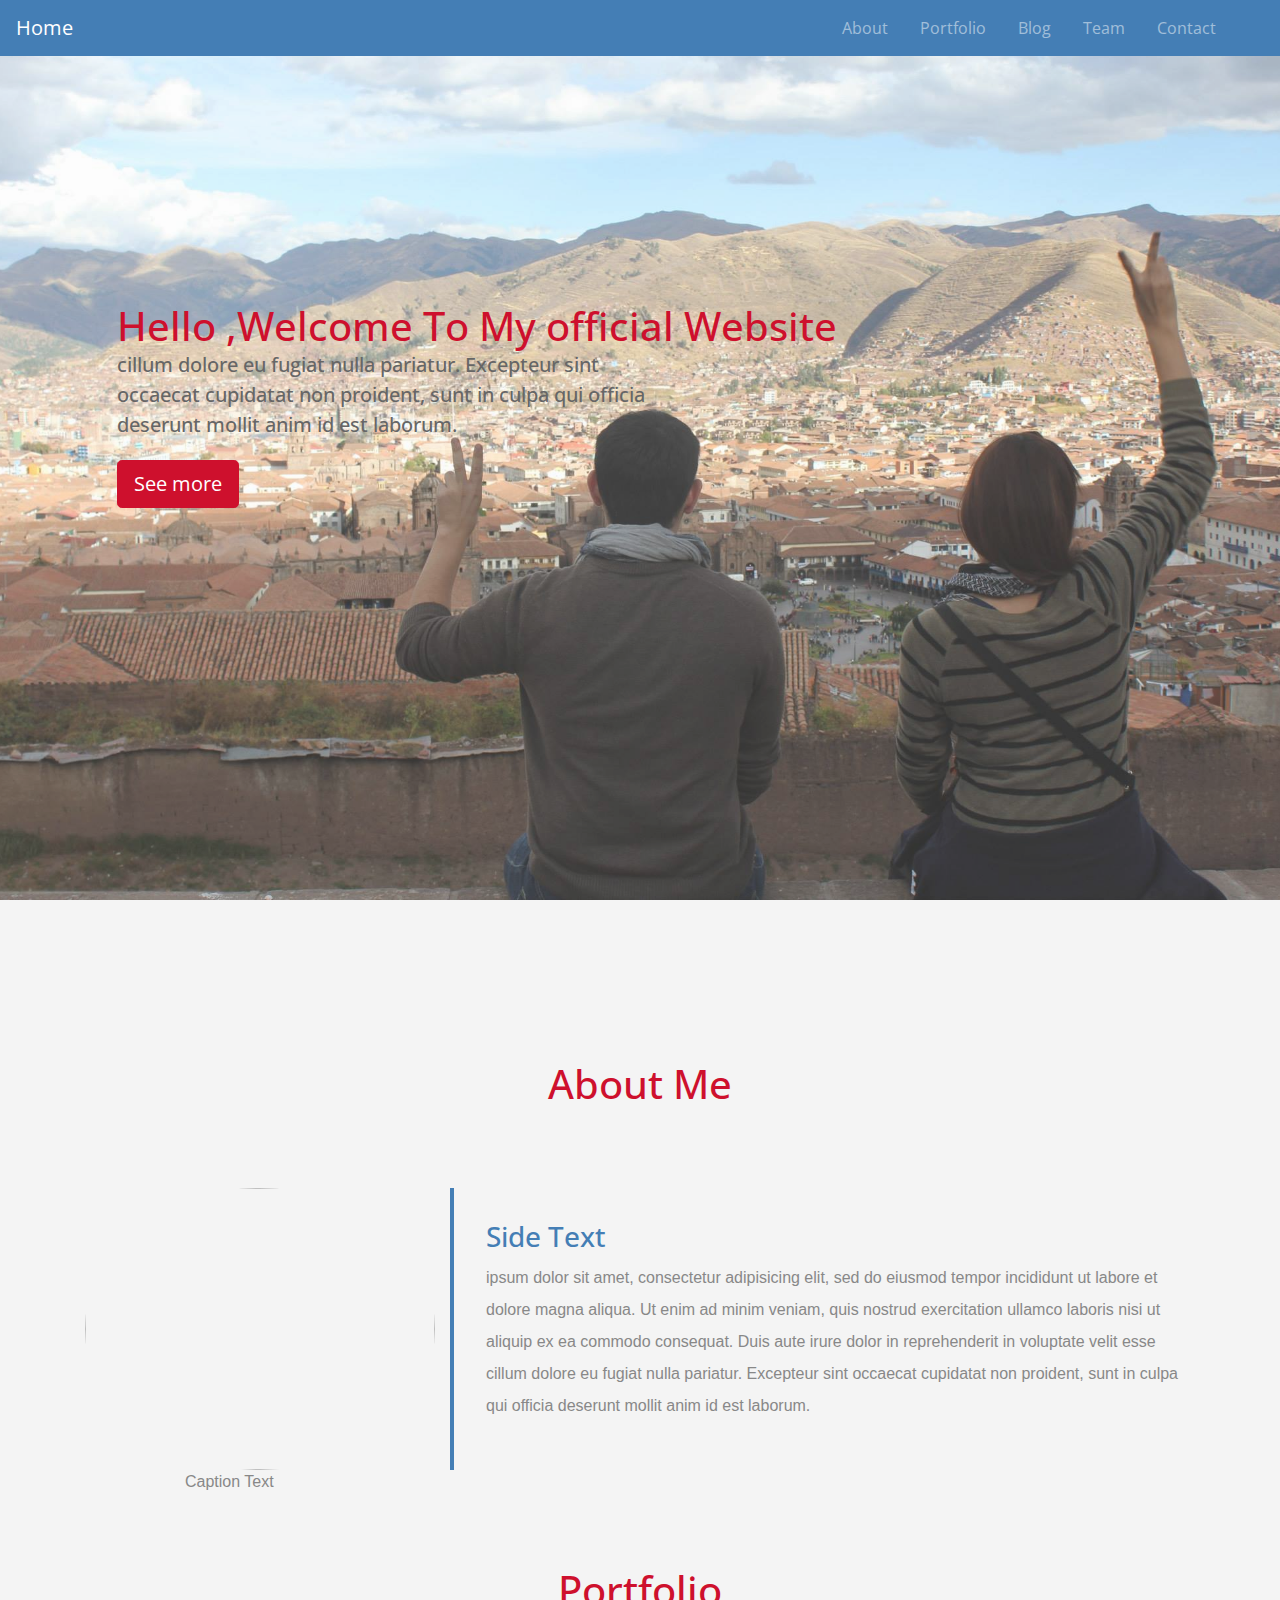
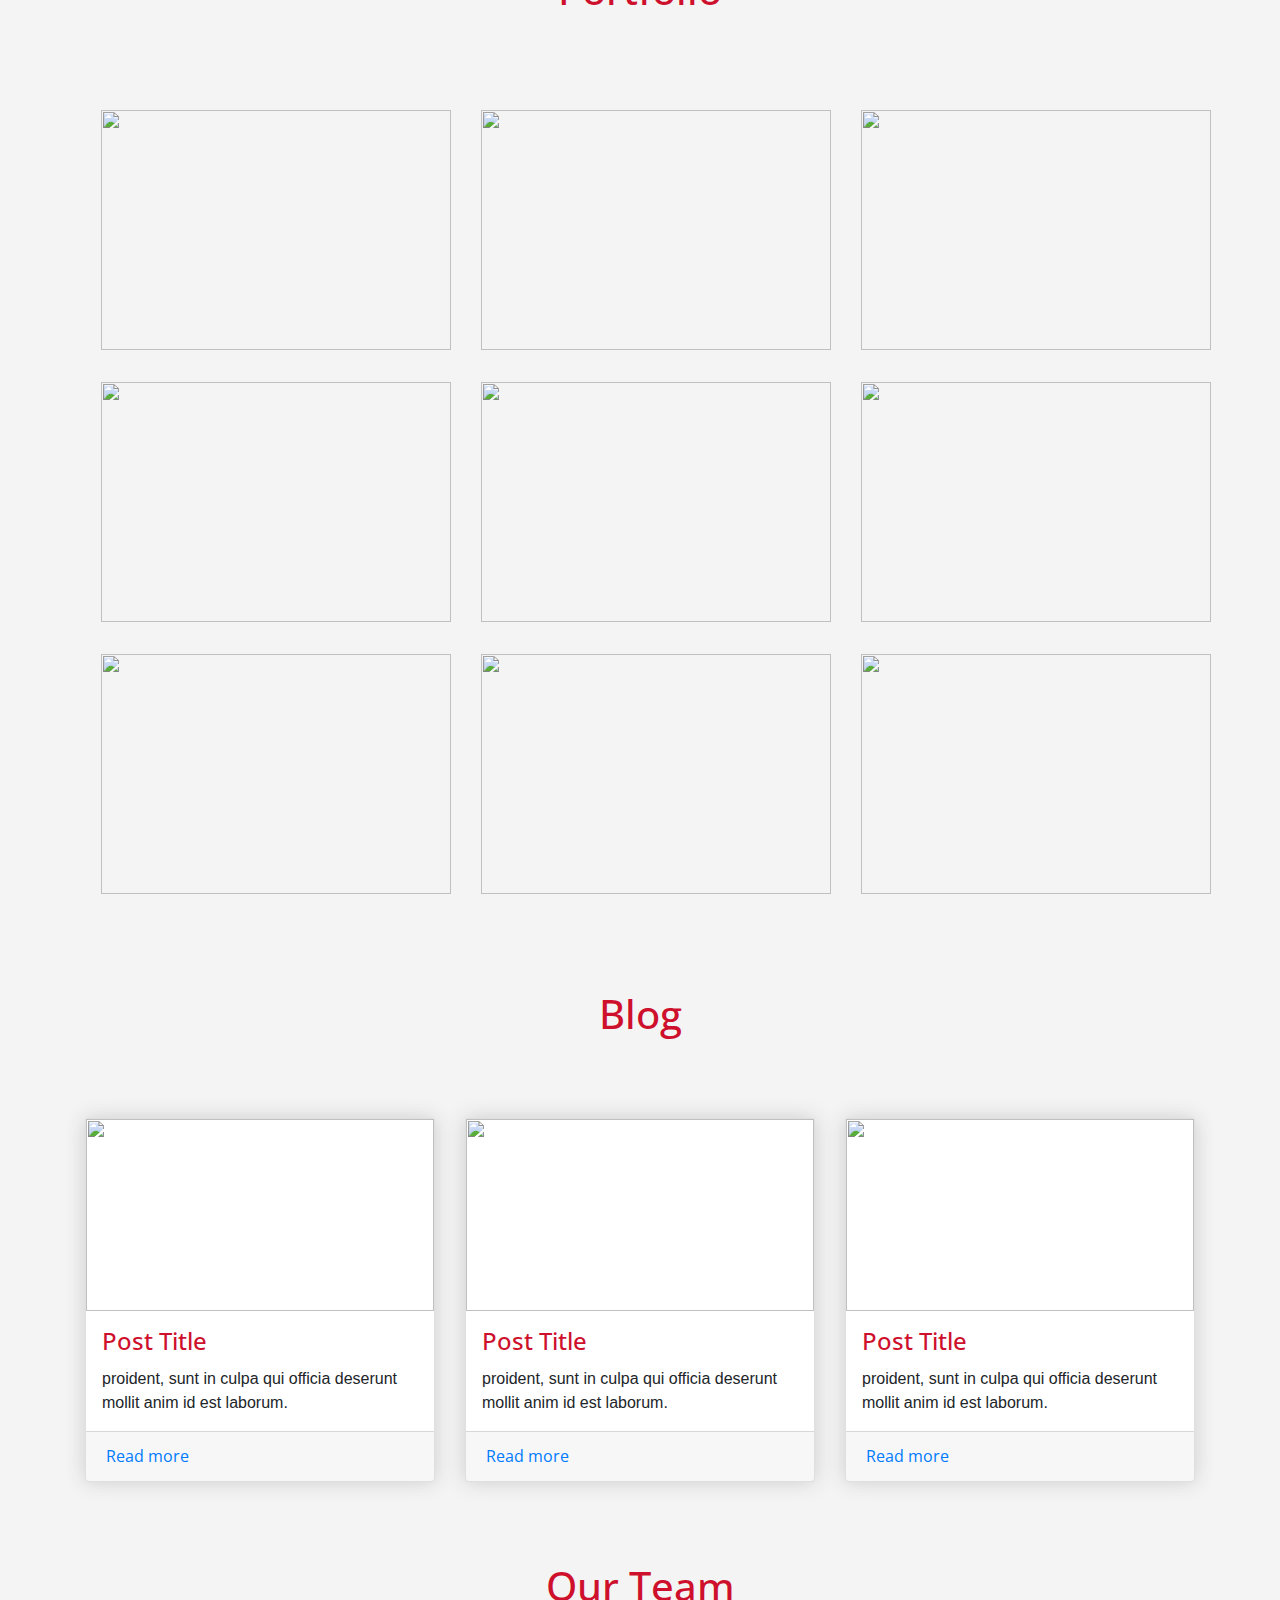
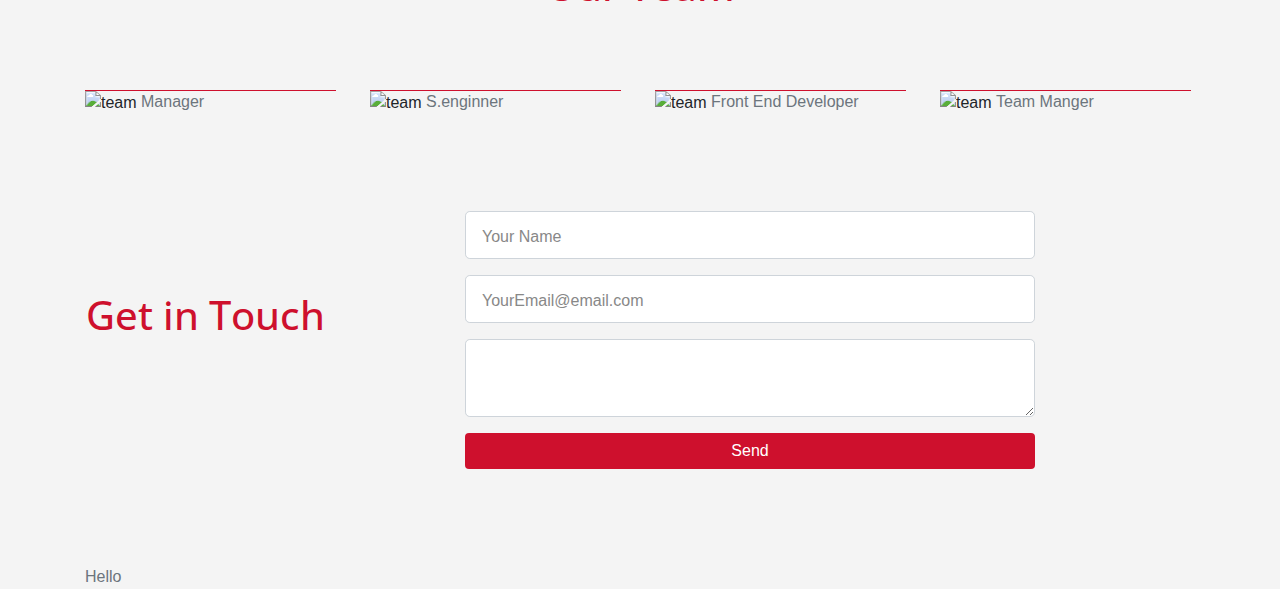
==== comingsoon.html @ 2c575471 "Coming Soon" ====
<!doctype html>
<html lang="en">
<head>
	<!-- Required meta tags -->
	<meta charset="utf-8">
	<meta name="viewport" content="width=device-width, initial-scale=1, shrink-to-fit=no">
	<!-- Bootstrap CSS -->
	<link rel="stylesheet" href="css/bootstrap.min.css">
	<!--main css and js-->
	<link rel="stylesheet" href="css/main.css">
	<link rel="stylesheet" href="https://use.fontawesome.com/releases/v5.0.13/css/all.css" integrity="sha384-DNOHZ68U8hZfKXOrtjWvjxusGo9WQnrNx2sqG0tfsghAvtVlRW3tvkXWZh58N9jp" crossorigin="anonymous">
	<script src="js/jquery-3.2.1.min.js"></script>
	<script src="https://cdnjs.cloudflare.com/ajax/libs/popper.js/1.12.9/umd/popper.min.js" integrity="sha384-ApNbgh9B+Y1QKtv3Rn7W3mgPxhU9K/ScQsAP7hUibX39j7fakFPskvXusvfa0b4Q" crossorigin="anonymous"></script>
	<script src="/js/bootstrap.min.js"></script>
	<script src="js/main.js"></script>
	<script type="text/javascript">		
		/*$(function() {
		//Load the Header and footer
		$('#header').load('/_header.html');
		$('#footer').load('/_footer.html');
	});*/

</script>
<title>Ivet and Jonathan Wedding</title>
</head>
<body>

	<!-- navbar -->
	<nav class="navbar navbar-expand-lg navbar-dark bg-dark fixed-top ">
		<a class="navbar-brand" href="#">Home</a>
		<button class="navbar-toggler" type="button" data-toggle="collapse" data-target="#navbarItems" aria-controls="navbarSupportedContent" aria-label="Toggle navigation">
			<i class="fas fa-plane"></i>
		</button>

		<div class="collapse navbar-collapse " id="navbarItems">
			<ul class="navbar-nav mr-4">

				<li class="nav-item">
					<a class="nav-link" data-value="about" href="#">About</a>
				</li>
				<li class="nav-item">
					<a class="nav-link " data-value="portfolio" href="#">Portfolio</a>
				</li>
				<li class="nav-item">
					<a class="nav-link " data-value="blog" href="#">Blog</a>
				</li>
				<li class="nav-item">
					<a class="nav-link " data-value="team" href="#">
					Team</a>
				</li>
				<li class="nav-item">
					<a class="nav-link " data-value="contact" href="#">Contact</a>
				</li>
			</ul>

		</div>
	</nav>
	<!-- header -->
	<header class="header ">
		<div class="overlay"></div>
		<div class="container">
			<div class="description ">
				<h1>
					Hello ,Welcome To My official Website
					<p>
						cillum dolore eu fugiat nulla pariatur. Excepteur sint occaecat cupidatat non
					proident, sunt in culpa qui officia deserunt mollit anim id est laborum.</p>
					<button id="smore" class="btn btn-outline-secondary btn-lg" data-value="about">See more</button>
				</h1>
			</div>
		</div>

	</header>

	<!-- about section -->
	<div class="about" id="about">
		<div class="container">
			<h1 class="text-center">About Me</h1>
			<div class="row">
				<div class="col-lg-4 col-md-4 col-sm-12">
					<img src="images/team-3.jpg" class="img-fluid">
					<span class="text-justify">Caption Text</span>
				</div>
				<div class="col-lg-8 col-md-8 col-sm-12 desc">

					<h3>Side Text</h3>
					<p>
						ipsum dolor sit amet, consectetur adipisicing elit, sed do eiusmod
						tempor incididunt ut labore et dolore magna aliqua. Ut enim ad minim veniam,
						quis nostrud exercitation ullamco laboris nisi ut aliquip ex ea commodo
						consequat. Duis aute irure dolor in reprehenderit in voluptate velit esse
						cillum dolore eu fugiat nulla pariatur. Excepteur sint occaecat cupidatat non
						proident, sunt in culpa qui officia deserunt mollit anim id est laborum.
					</p>
				</div>
			</div>
		</div>
	</div>

	<!-- portfolio -->
	<div class="portfolio" id="portfolio">
		<h1 class="text-center">Portfolio</h1>
		<div class="container">
			<div class="row">
				<div class="col-lg-4 col-md-4 col-sm-12">
					<img src="images/portfolio/port13.png" class="img-fluid">
				</div>
				<div class="col-lg-4 col-md-4 col-sm-12">
					<img src="images/portfolio/port1.png" class="img-fluid">
				</div>
				<div class="col-lg-4 col-md-4 col-sm-12">
					<img src="images/portfolio/port6.png" class="img-fluid">
				</div>

				<div class="col-lg-4 col-md-4 col-sm-12">
					<img src="images/portfolio/port3.png" class="img-fluid">
				</div>
				<div class="col-lg-4 col-md-4 col-sm-12">
					<img src="images/portfolio/port11.png" class="img-fluid">
				</div>
				<div class="col-lg-4 col-md-4 col-sm-12">
					<img src="images/portfolio/electric.png" class="img-fluid">
				</div>

				<div class="col-lg-4 col-md-4 col-sm-12">
					<img src="images/portfolio/Classic.jpg" class="img-fluid">
				</div>
				<div class="col-lg-4 col-md-4 col-sm-12">
					<img src="images/portfolio/port1.png" class="img-fluid">
				</div>
				<div class="col-lg-4 col-md-4 col-sm-12">
					<img src="images/portfolio/port8.png" class="img-fluid">
				</div>
			</div>
		</div>
	</div>


	<!-- Posts section -->
	<div class="blog" id="blog">
		<div class="container">
			<h1 class="text-center">Blog</h1>
			<div class="row">
				<div class="col-md-4 col-lg-4 col-sm-12">
					<div class="card">
						<div class="card-img">
							<img src="images/posts/polit.jpg" class="img-fluid">
						</div>

						<div class="card-body">
							<h4 class="card-title">Post Title</h4>
							<p class="card-text">

								proident, sunt in culpa qui officia deserunt mollit anim id est laborum.
							</p>
						</div>
						<div class="card-footer">
							<a href="" class="card-link">Read more</a>
						</div>
					</div>
				</div>
				<div class="col-md-4 col-lg-4 col-sm-12">
					<div class="card">
						<div class="card-img">
							<img src="images/posts/images.jpg" class="img-fluid">
						</div>

						<div class="card-body">
							<h4 class="card-title">Post Title</h4>
							<p class="card-text">

								proident, sunt in culpa qui officia deserunt mollit anim id est laborum.
							</p>
						</div>
						<div class="card-footer">
							<a href="" class="card-link">Read more</a>
						</div>
					</div>
				</div>
				<div class="col-md-4 col-lg-4 col-sm-12">
					<div class="card">
						<div class="card-img">
							<img src="images/posts/imag2.jpg" class="img-fluid">
						</div>

						<div class="card-body">
							<h4 class="card-title">Post Title</h4>
							<p class="card-text">

								proident, sunt in culpa qui officia deserunt mollit anim id est laborum.
							</p>
						</div>
						<div class="card-footer">
							<a href="" class="card-link">Read more</a>
						</div>
					</div>
				</div>
			</div>
		</div>
	</div>

	<!-- Team section -->
	<div class="team" id="team">
		<div class="container">
			<h1 class="text-center">Our Team</h1>
			<div class="row">
				<div class="col-lg-3 col-md-3 col-sm-12 item">
					<img src="images/team-2.jpg" class="img-fluid" alt="team">
					<div class="des">
						Name1
					</div>
					<span class="text-muted">Manager</span>
				</div>
				<div class="col-lg-3 col-md-3 col-sm-12 item">
					<img src="images/team-3.jpg" class="img-fluid" alt="team">
					<div class="des">
						Name2
					</div>
					<span class="text-muted">S.enginner</span>
				</div>
				<div class="col-lg-3 col-md-3 col-sm-12 item">
					<img src="images/team-2.jpg" class="img-fluid" alt="team">
					<div class="des">
						Name3 
					</div>
					<span class="text-muted">Front End Developer</span>
				</div>
				<div class="col-lg-3 col-md-3 col-sm-12 item">
					<img src="images/team-3.jpg" class="img-fluid" alt="team">
					<div class="des">
						Name4
					</div>
					<span class="text-muted">Team Manger</span>
				</div>
			</div>
		</div>
	</div>

	<!-- Contact form -->
	<div class="contact-form" id="contact">
		<div class="container">
			<form>
				<div class="row">
					<div class="col-lg-4 col-md-4 col-sm-12">
						<h1>Get in Touch</h1>	
					</div>
					<div class="col-lg-8 col-md-8 col-sm-12 right">
						<div class="form-group">
							<input type="text" class="form-control form-control-lg" placeholder="Your Name" name="">
						</div>
						<div class="form-group">
							<input type="email" class="form-control form-control-lg" placeholder="YourEmail@email.com" name="email">
						</div>
						<div class="form-group">
							<textarea class="form-control form-control-lg">

							</textarea>
						</div>
						<input type="submit" class="btn btn-secondary btn-block" value="Send" name="">
					</div>
				</div>
			</form>
		</div>
	</div>
</body>
<footer class="footer">
	<div class="container">
		<span class="text-muted">Hello</span>
	</div>
</footer>


</html>
---- css/main.css ----
@import url('https://fonts.googleapis.com/css?family=Open+Sans');
/*
AA BLUE #447EB5
AA RED #CE102D
*/


body{
	padding: 0;
	margin: 0;
	background:#f4f4f4;
}
html,h1,h2,h3,h4,h5,h6,a{
	font-family: "Open Sans";
}


.navbar{
	background:#447EB5 !important;
}

/*
.nav-link , .navbar-brand{
	color: #f4f4f4;
	cursor: pointer;
}
*/
.nav-link{
	margin-right: 1em !important;
}

/*
.nav-link:hover{
	background: #f4f4f4;
	color: #CE102D;

}
*/
.navbar-collapse{
 justify-content: flex-end;
}

/*
.navbar-toggler{
  background:#fff !important;
}*/


/*header style*/
.header{
	position: relative;
	background-image: url('../images/peruback.jpg');

	background-size: cover;
	background-position: center;
}
.overlay{
	position: absolute;
	min-height: 100%;
	min-width: 100%;
	left: 0;
	top: 0;
	background: rgba(244, 244, 244, 0.2);
}
.description{
    position: absolute;
    top: 30%;
    margin: auto;
    padding: 2em;

}
.description h1{
	color:#CE102D ;
}
.description p{
	color:#666;
	font-size: 20px;
	width: 50%;
	line-height: 1.5;
}
.description button{
	border:1px  solid #CE102D;
	background:#CE102D;
	color:#fff;
}
.about{
	margin: 4em 0;
	padding: 1em;
	position: relative;
}
.about h1{
	color:#CE102D;
	margin: 2em;
}
.about img{
	height: 100%;
    width: 100%;
    border-radius: 50%
}
.about span{
	display: block;
	color: #888;
	position: absolute;
	left: 115px;
}
.about .desc{
	padding: 2em;
	border-left:4px solid #447EB5;
}
.about .desc h3{
	color: #447EB5;
}
.about .desc p{
	line-height:2;
	color:#888;
}


/*Portfolio*/
.portfolio{
	margin: 4em 0;
    position: relative;	
}
.portfolio h1{
	color:#CE102D;
	margin: 2em;	
}
.portfolio img{
	 height: 15rem;
	 width: 100%;
	 margin: 1em;

	

}

/*blog style*/

.blog{
	margin: 4em 0;
	position: relative;	
}
.blog h1{
	color:#CE102D;
	margin: 2em;	
}
.blog .card{
	box-shadow: 0 0 20px #ccc;
}
.blog .card img{
	width: 100%;
	height: 12em;
}
@media and (max-width: 768px){
 .team .item img{
 	width: 100%;
 }	
}
.blog .card-title{
	color:#CE102D;
	 
}
.blog .card-body{
	padding: 1em;
}
.team{
	margin: 4em 0;
	position: relative;

}
.team h1{
	color:#CE102D;
	margin: 2em;	
}
.team .item{
	position: relative;
	overflow: hidden;	
}
.team .des{
	background: #CE102D;
	color: #fff;
	text-align: center;
	border-top-right-radius: 93%;
	transition:.3s ease-in-out;
	position: absolute;
	width: 88%;
	bottom: 24px;


}
.team .item:hover .des{
	height: 100%;
	background:#CE102D7d;
    position: absolute;
	width: 89%;
	padding: 5em;
	top: 0;
	border-top-right-radius: 0;
}
.contact-form{
	margin: 6em 0;
	position: relative;		
}

.contact-form h1{
	padding:2em 1px;
	color: #CE102D; 
}
.contact-form .right{
	max-width: 600px;
}
.contact-form .right .btn-secondary{
	background:  #CE102D;
	color: #fff;
	border:0;
}
.contact-form .right .form-control::placeholder{
	color: #888;
	font-size: 16px;
}
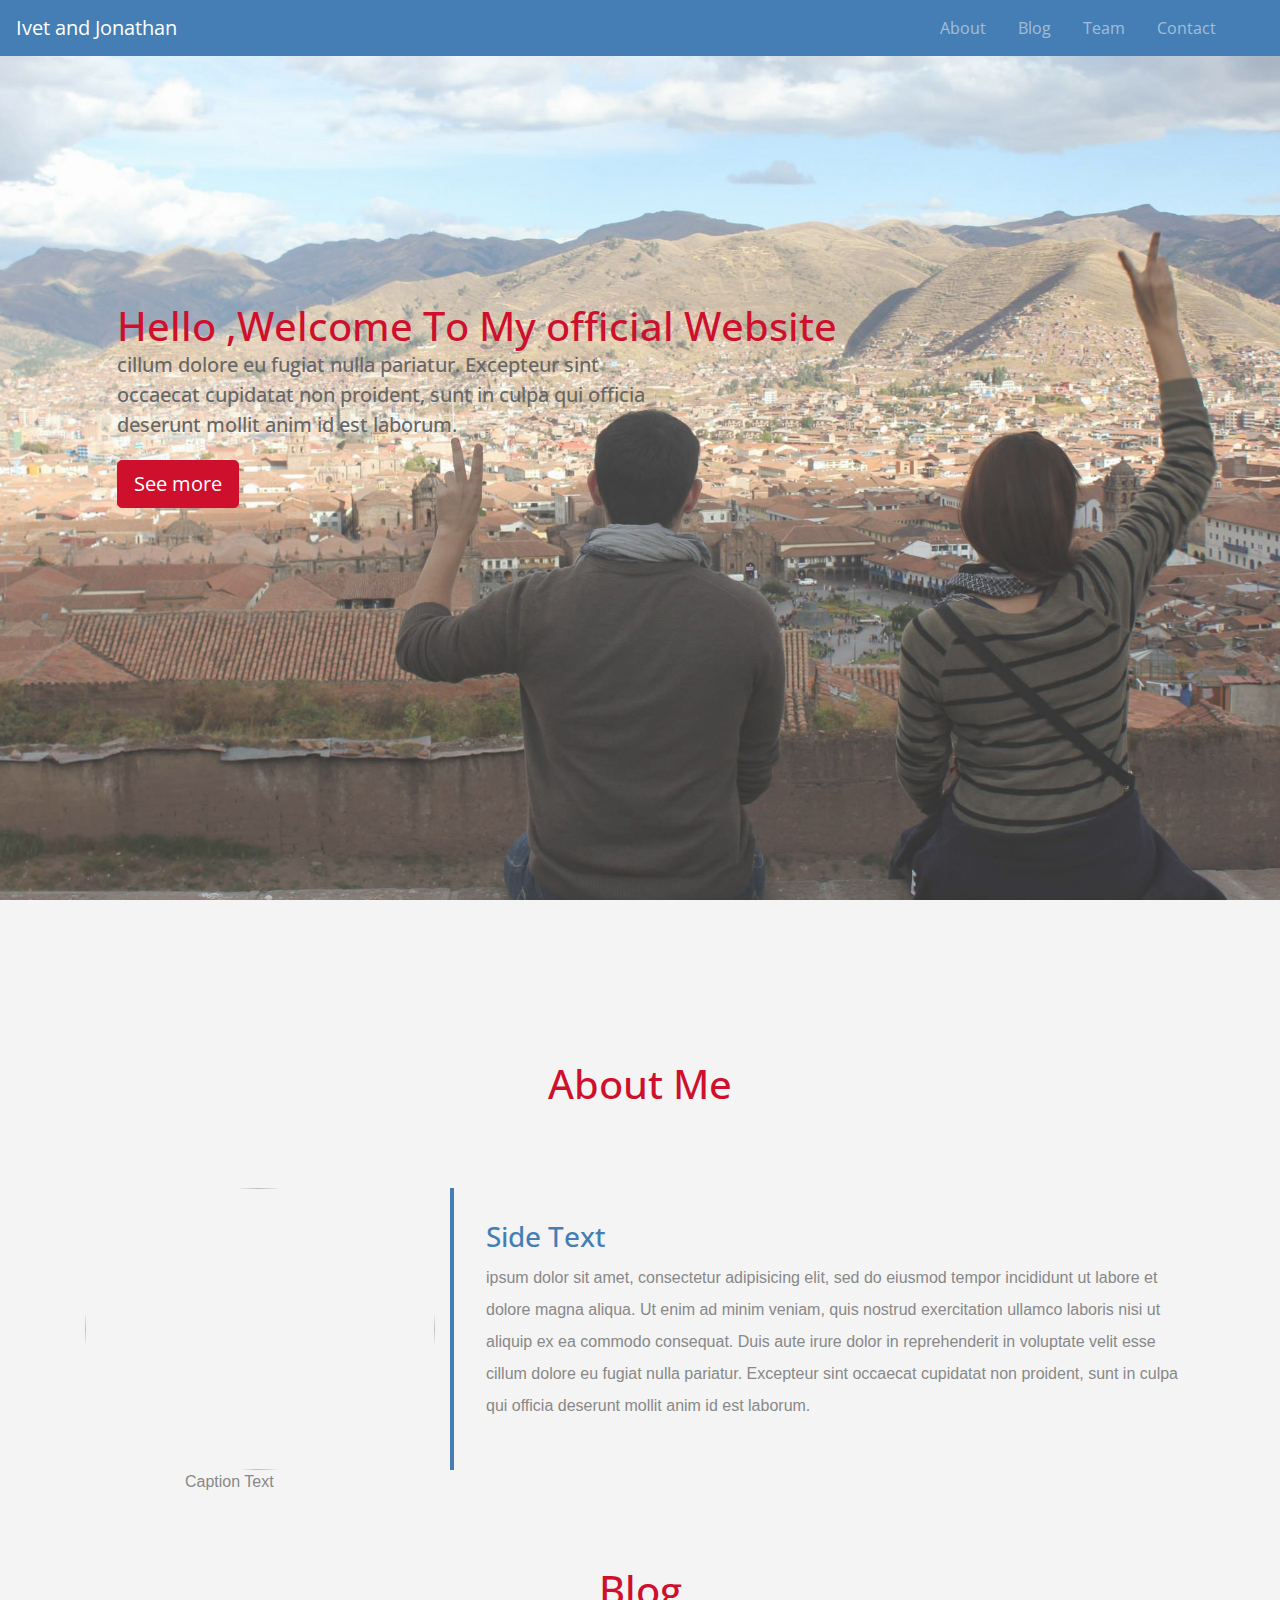
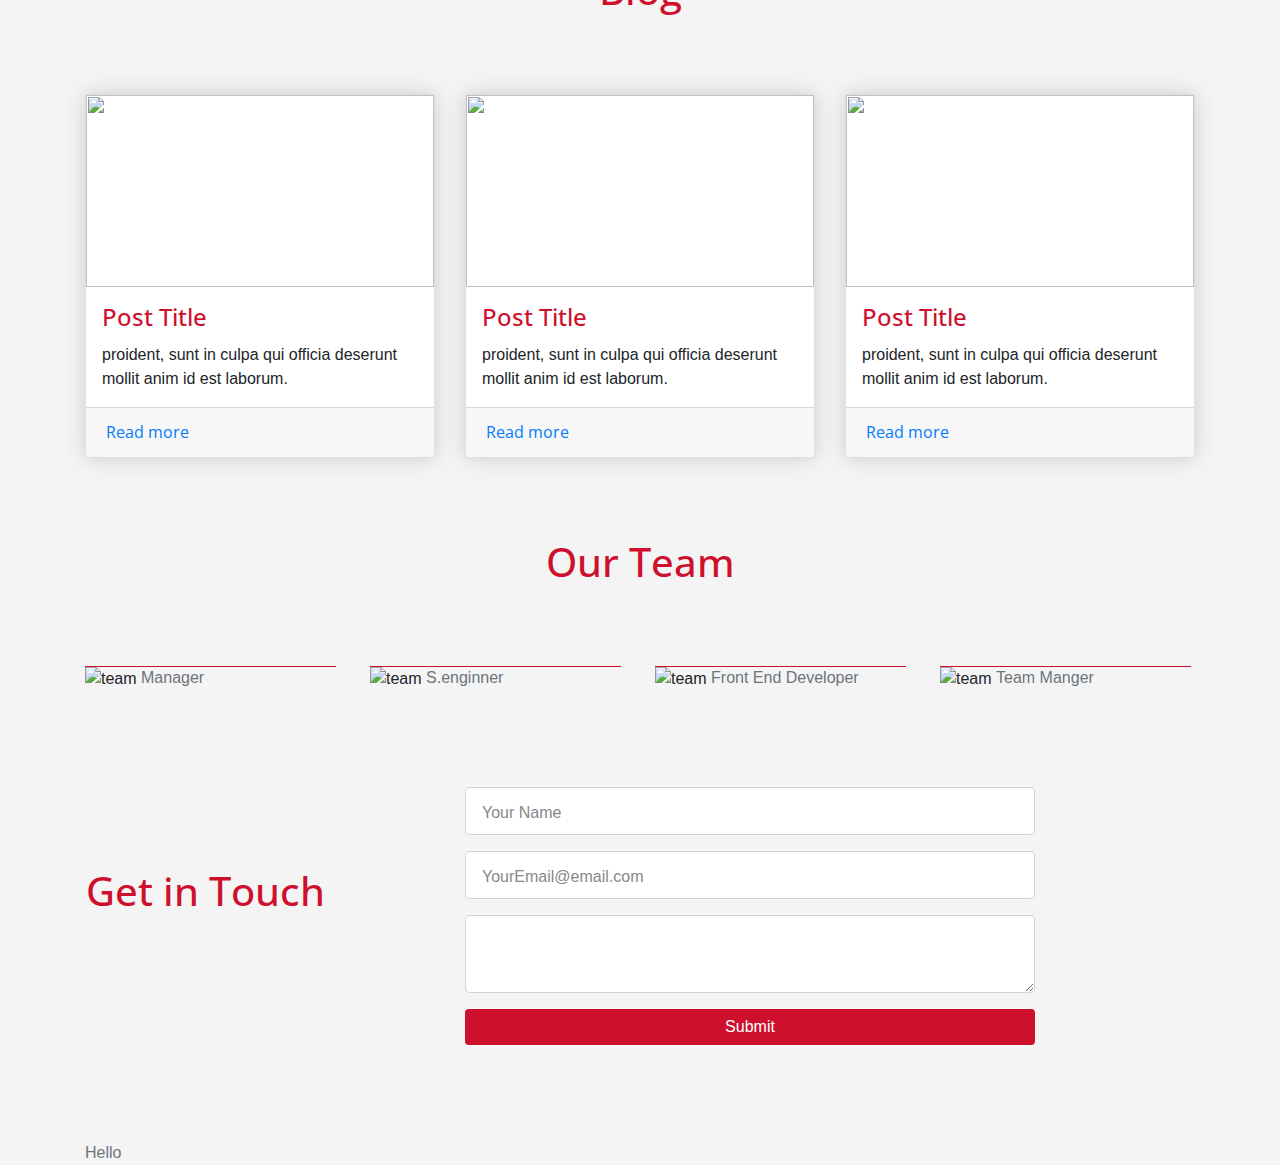
==== commit 9c9d8282: "Added two versions to test out" ====
--- a/comingsoon.html
+++ b/comingsoon.html
@@ -23,11 +23,11 @@
 </script>
 <title>Ivet and Jonathan Wedding</title>
 </head>
-<body>
+<body data-spy="scroll" data-target='#jvnav'>
 
 	<!-- navbar -->
-	<nav class="navbar navbar-expand-lg navbar-dark bg-dark fixed-top ">
-		<a class="navbar-brand" href="#">Home</a>
+	<nav class="navbar navbar-expand-lg navbar-dark bg-dark fixed-top" id="jvnav">
+		<a class="navbar-brand" href="#home">Ivet and Jonathan</a>
 		<button class="navbar-toggler" type="button" data-toggle="collapse" data-target="#navbarItems" aria-controls="navbarSupportedContent" aria-label="Toggle navigation">
 			<i class="fas fa-plane"></i>
 		</button>
@@ -36,20 +36,16 @@
 			<ul class="navbar-nav mr-4">
 
 				<li class="nav-item">
-					<a class="nav-link" data-value="about" href="#">About</a>
-				</li>
-				<li class="nav-item">
-					<a class="nav-link " data-value="portfolio" href="#">Portfolio</a>
-				</li>
-				<li class="nav-item">
-					<a class="nav-link " data-value="blog" href="#">Blog</a>
-				</li>
-				<li class="nav-item">
-					<a class="nav-link " data-value="team" href="#">
-					Team</a>
-				</li>
-				<li class="nav-item">
-					<a class="nav-link " data-value="contact" href="#">Contact</a>
+					<a class="nav-link" data-value="about" href="#about">About</a>
+				</li>
+				<li class="nav-item">
+					<a class="nav-link " data-value="blog" href="#blog">Blog</a>
+				</li>
+				<li class="nav-item">
+					<a class="nav-link " data-value="team" href="#team">Team</a>
+				</li>
+				<li class="nav-item">
+					<a class="nav-link " data-value="contact" href="#contact">Contact</a>
 				</li>
 			</ul>
 
@@ -97,45 +93,6 @@
 		</div>
 	</div>
 
-	<!-- portfolio -->
-	<div class="portfolio" id="portfolio">
-		<h1 class="text-center">Portfolio</h1>
-		<div class="container">
-			<div class="row">
-				<div class="col-lg-4 col-md-4 col-sm-12">
-					<img src="images/portfolio/port13.png" class="img-fluid">
-				</div>
-				<div class="col-lg-4 col-md-4 col-sm-12">
-					<img src="images/portfolio/port1.png" class="img-fluid">
-				</div>
-				<div class="col-lg-4 col-md-4 col-sm-12">
-					<img src="images/portfolio/port6.png" class="img-fluid">
-				</div>
-
-				<div class="col-lg-4 col-md-4 col-sm-12">
-					<img src="images/portfolio/port3.png" class="img-fluid">
-				</div>
-				<div class="col-lg-4 col-md-4 col-sm-12">
-					<img src="images/portfolio/port11.png" class="img-fluid">
-				</div>
-				<div class="col-lg-4 col-md-4 col-sm-12">
-					<img src="images/portfolio/electric.png" class="img-fluid">
-				</div>
-
-				<div class="col-lg-4 col-md-4 col-sm-12">
-					<img src="images/portfolio/Classic.jpg" class="img-fluid">
-				</div>
-				<div class="col-lg-4 col-md-4 col-sm-12">
-					<img src="images/portfolio/port1.png" class="img-fluid">
-				</div>
-				<div class="col-lg-4 col-md-4 col-sm-12">
-					<img src="images/portfolio/port8.png" class="img-fluid">
-				</div>
-			</div>
-		</div>
-	</div>
-
-
 	<!-- Posts section -->
 	<div class="blog" id="blog">
 		<div class="container">
@@ -239,7 +196,7 @@
 	<!-- Contact form -->
 	<div class="contact-form" id="contact">
 		<div class="container">
-			<form>
+			<form action="https://formcarry.com/s/ryNhjXv0z" method="POST" accept-charset="UTF-8" >
 				<div class="row">
 					<div class="col-lg-4 col-md-4 col-sm-12">
 						<h1>Get in Touch</h1>	
@@ -252,11 +209,10 @@
 							<input type="email" class="form-control form-control-lg" placeholder="YourEmail@email.com" name="email">
 						</div>
 						<div class="form-group">
-							<textarea class="form-control form-control-lg">
-
-							</textarea>
-						</div>
-						<input type="submit" class="btn btn-secondary btn-block" value="Send" name="">
+							<textarea class="form-control form-control-lg"></textarea>
+						</div>
+						<input type="hidden" name="_gotcha">
+						<input type="submit" class="btn btn-secondary btn-block" name="">
 					</div>
 				</div>
 			</form>
--- a/css/main.css
+++ b/css/main.css
@@ -6,6 +6,7 @@
 
 
 body{
+	position: relative;
 	padding: 0;
 	margin: 0;
 	background:#f4f4f4;
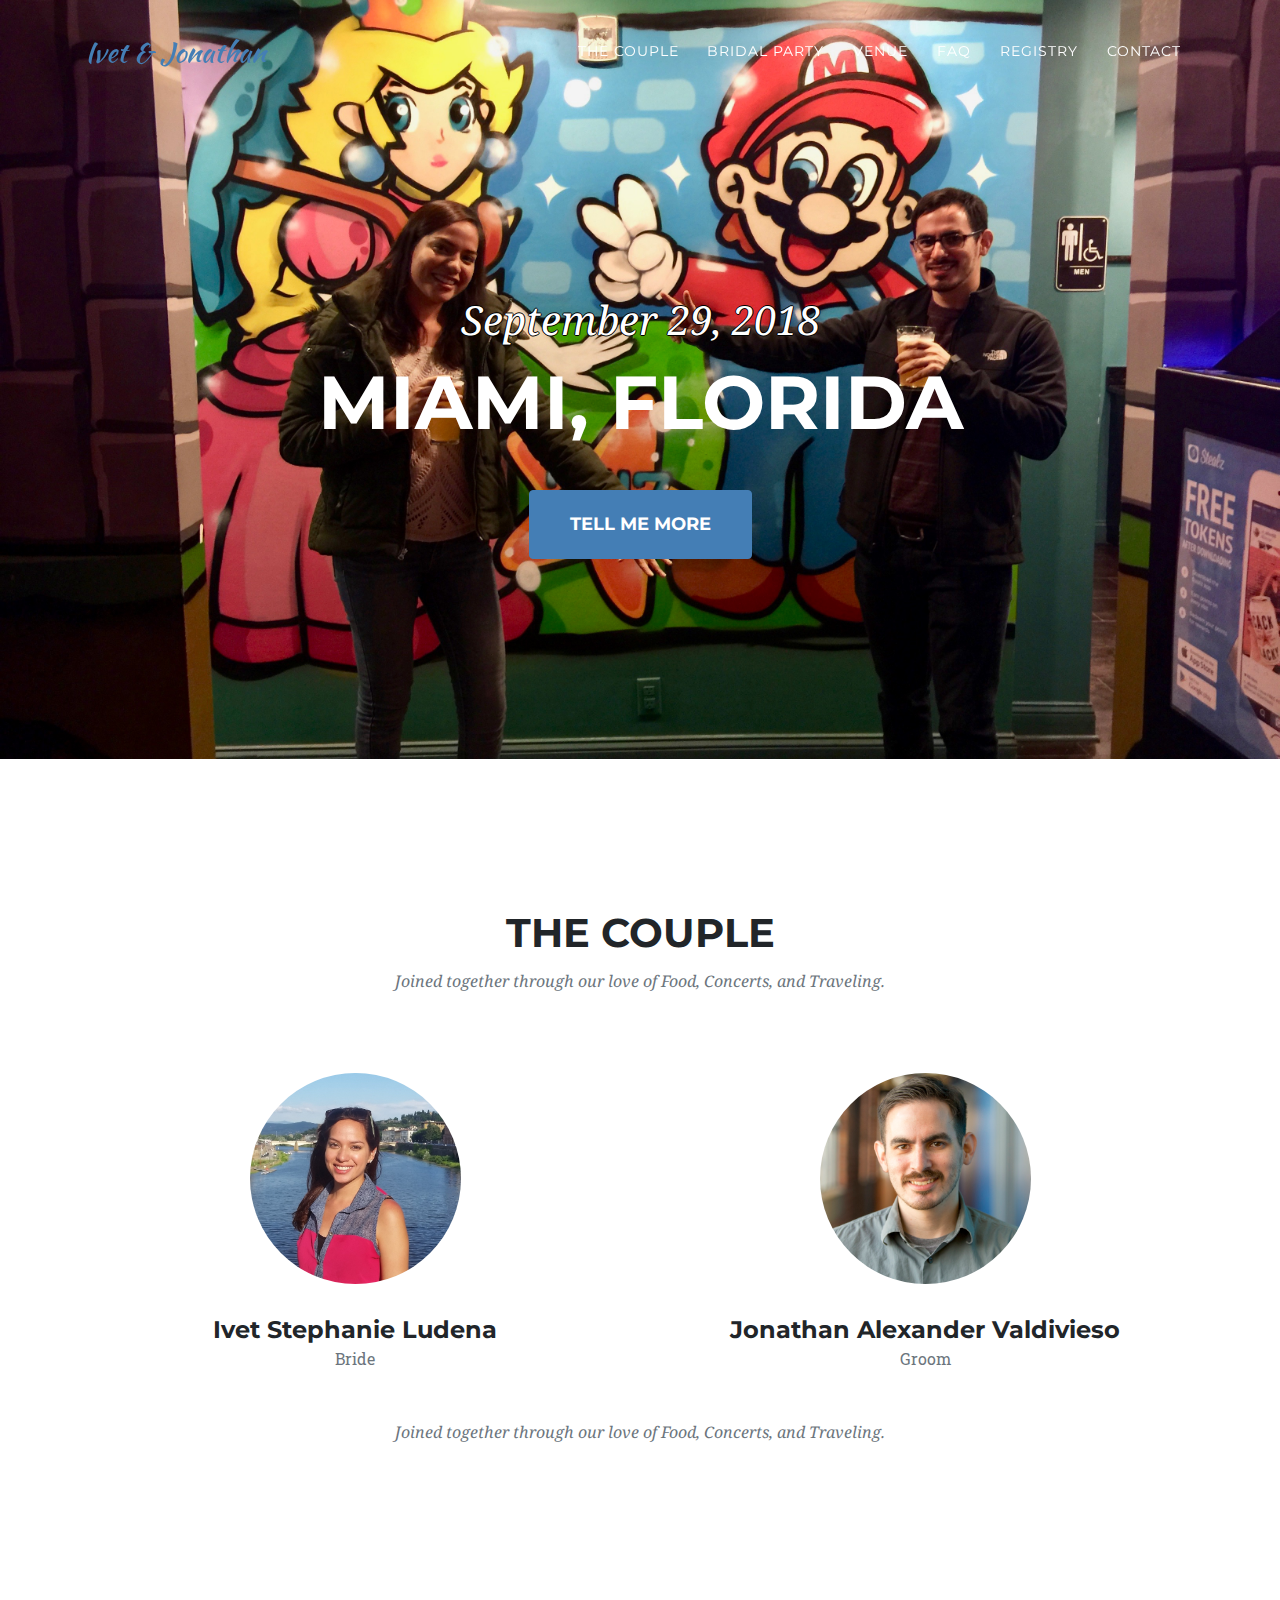
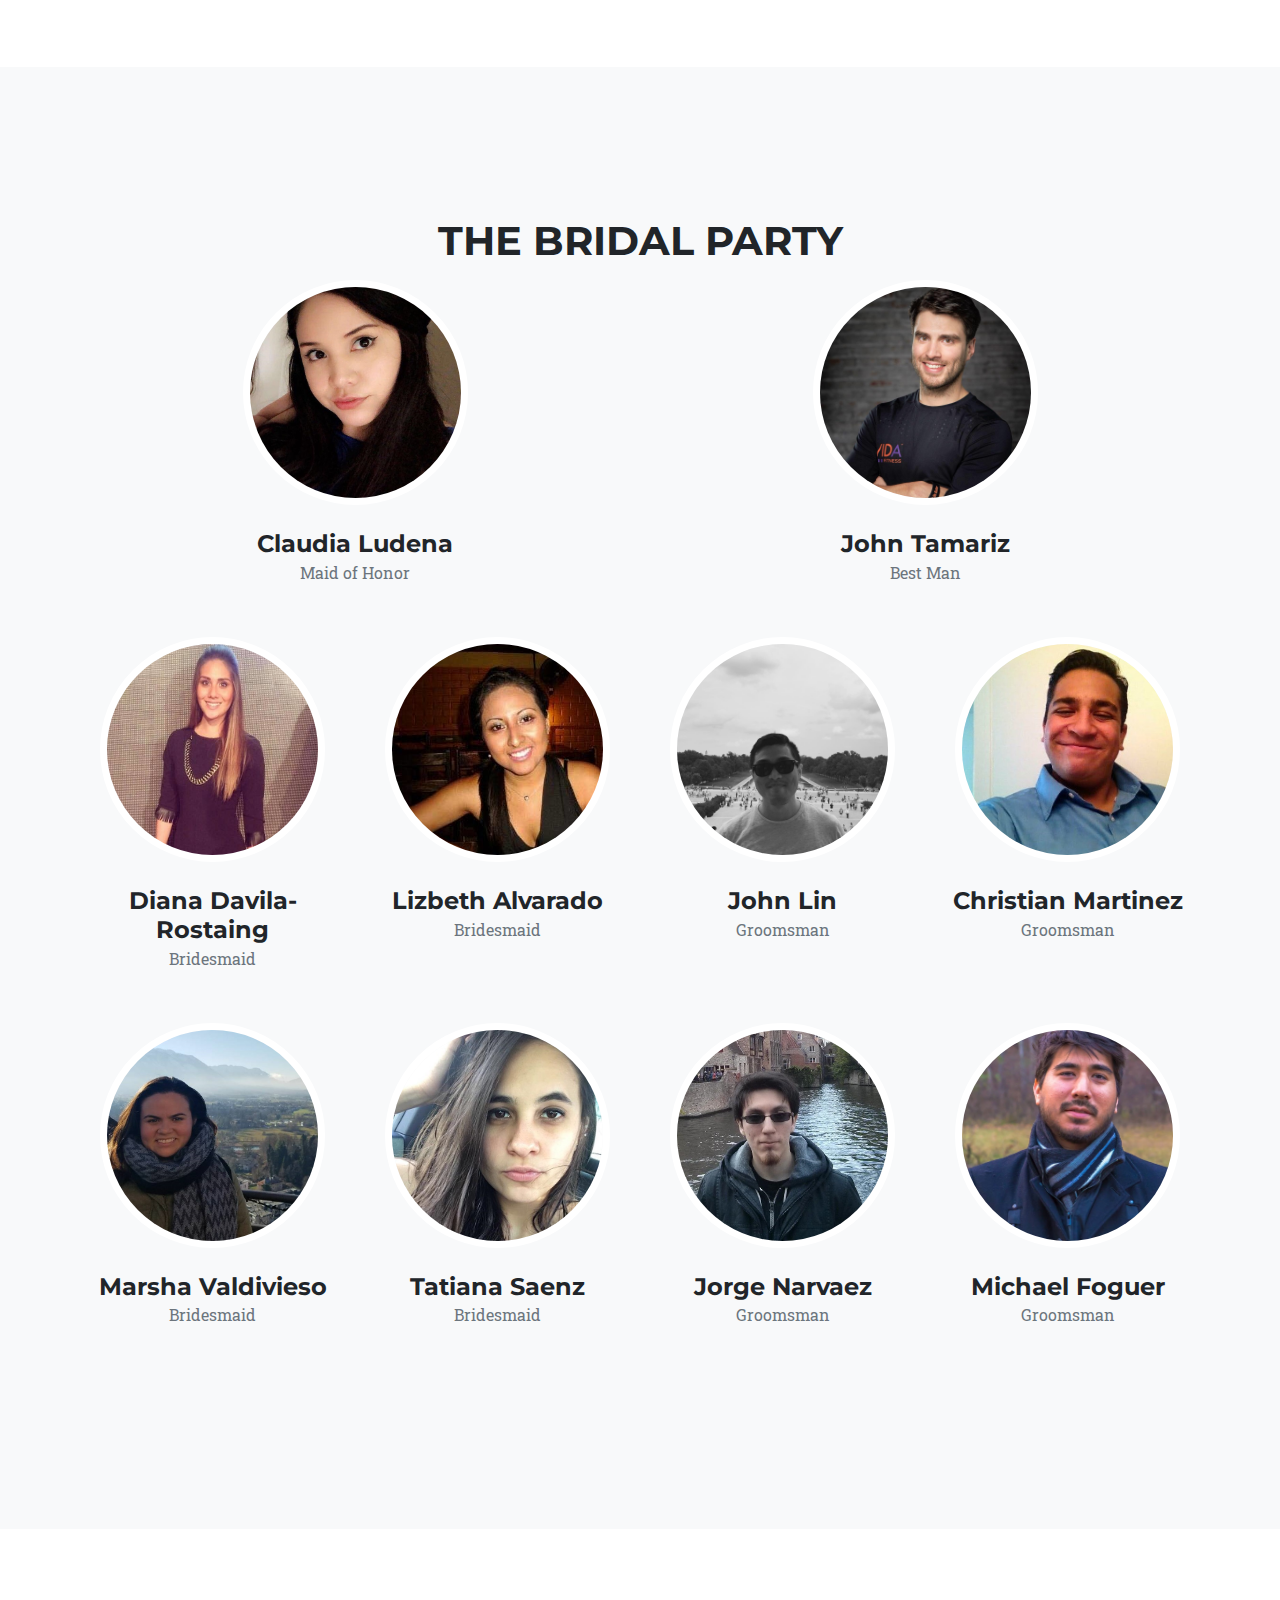
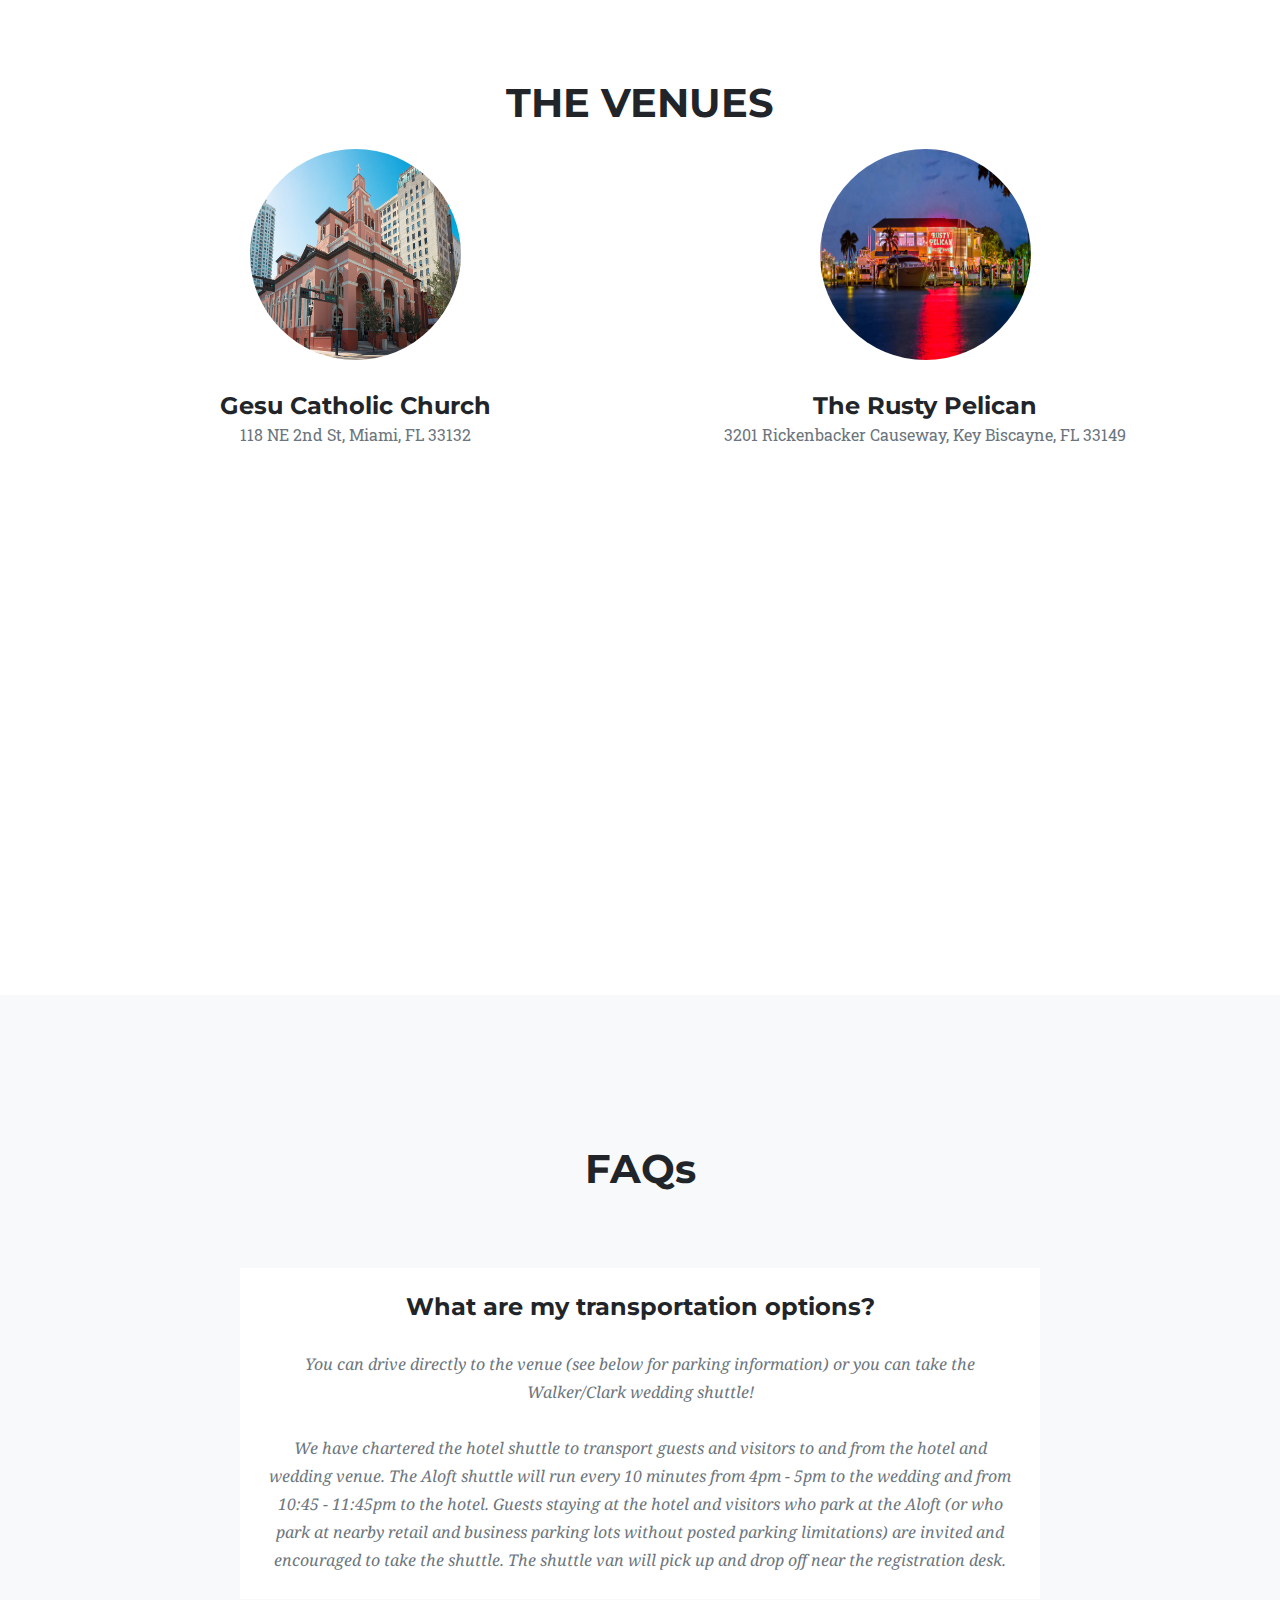
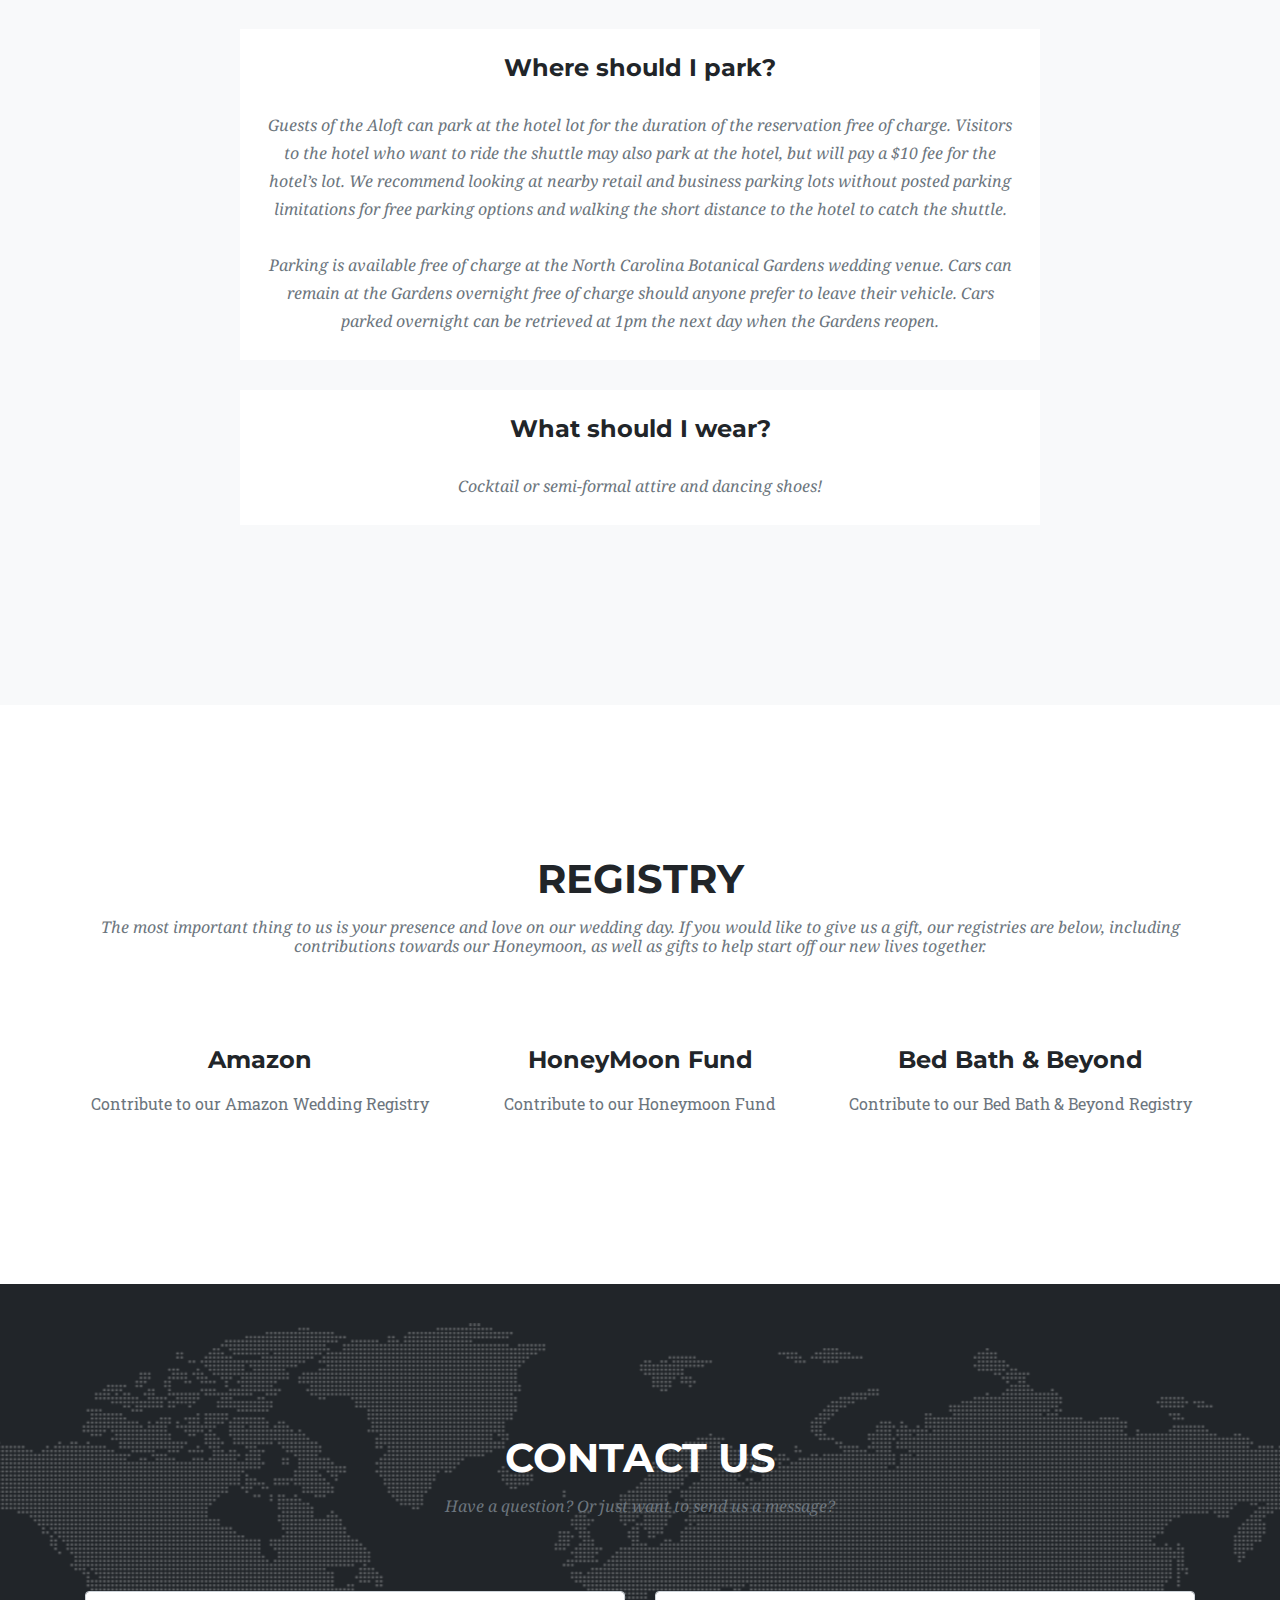
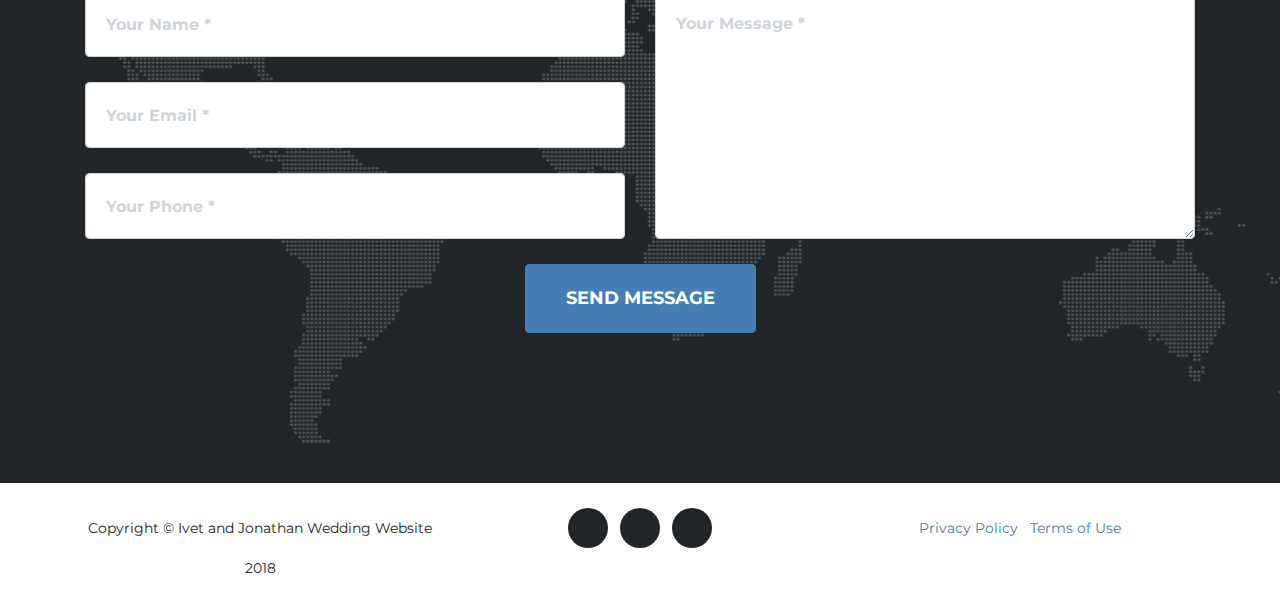
==== commit befcb996: "Added FAQ section" ====
--- a/comingsoon.html
+++ b/comingsoon.html
@@ -1,229 +1,455 @@
-<!doctype html>
+<!DOCTYPE html>
 <html lang="en">
+
 <head>
-	<!-- Required meta tags -->
+
 	<meta charset="utf-8">
 	<meta name="viewport" content="width=device-width, initial-scale=1, shrink-to-fit=no">
-	<!-- Bootstrap CSS -->
-	<link rel="stylesheet" href="css/bootstrap.min.css">
-	<!--main css and js-->
-	<link rel="stylesheet" href="css/main.css">
+	<meta name="description" content="">
+	<meta name="author" content="">
+
+	<title>Ivet and Jonathan Wedding</title>
+
+	<!-- Bootstrap core CSS -->
+	<link href="vendor/bootstrap/css/bootstrap.min.css" rel="stylesheet">
+
+	<!-- Custom fonts for this template -->
 	<link rel="stylesheet" href="https://use.fontawesome.com/releases/v5.0.13/css/all.css" integrity="sha384-DNOHZ68U8hZfKXOrtjWvjxusGo9WQnrNx2sqG0tfsghAvtVlRW3tvkXWZh58N9jp" crossorigin="anonymous">
-	<script src="js/jquery-3.2.1.min.js"></script>
-	<script src="https://cdnjs.cloudflare.com/ajax/libs/popper.js/1.12.9/umd/popper.min.js" integrity="sha384-ApNbgh9B+Y1QKtv3Rn7W3mgPxhU9K/ScQsAP7hUibX39j7fakFPskvXusvfa0b4Q" crossorigin="anonymous"></script>
-	<script src="/js/bootstrap.min.js"></script>
+	<link href="https://fonts.googleapis.com/css?family=Montserrat:400,700" rel="stylesheet" type="text/css">
+	<link href='https://fonts.googleapis.com/css?family=Kaushan+Script' rel='stylesheet' type='text/css'>
+	<link href='https://fonts.googleapis.com/css?family=Droid+Serif:400,700,400italic,700italic' rel='stylesheet' type='text/css'>
+	<link href='https://fonts.googleapis.com/css?family=Roboto+Slab:400,100,300,700' rel='stylesheet' type='text/css'>
+
+	<!-- Custom styles for this template -->
+	<link href="css/main.css" rel="stylesheet">
+
+	<!-- Global site tag (gtag.js) - Google Analytics -->
+	<script async src="https://www.googletagmanager.com/gtag/js?id=UA-119630968-1"></script>
+	<script>
+		window.dataLayer = window.dataLayer || [];
+		function gtag(){dataLayer.push(arguments);}
+		gtag('js', new Date());
+
+		gtag('config', 'UA-119630968-1');
+	</script>
+
+</head>
+
+<body id="page-top">
+	<!-- Navigation -->
+	<nav class="navbar navbar-expand-lg navbar-dark fixed-top" id="mainNav">
+		<div class="container">
+			<a class="navbar-brand js-scroll-trigger" href="#page-top">Ivet & Jonathan</a>
+			<button class="navbar-toggler navbar-toggler-right" type="button" data-toggle="collapse" data-target="#navbarResponsive" aria-controls="navbarResponsive" aria-expanded="false" aria-label="Toggle navigation">
+				<i class="fas fa-plane"></i>
+			</button>
+			<div class="collapse navbar-collapse" id="navbarResponsive">
+				<ul class="navbar-nav text-uppercase ml-auto">
+
+					<li class="nav-item">
+						<a class="nav-link js-scroll-trigger" href="#couple">The Couple</a>
+					</li>
+					<li class="nav-item">
+						<a class="nav-link js-scroll-trigger" href="#team">Bridal Party</a>
+					</li>
+					<li class="nav-item">
+						<a class="nav-link js-scroll-trigger" href="#location">Venue</a>
+					</li>
+					<li class="nav-item">
+						<a class="nav-link js-scroll-trigger" href="#faq">FAQ</a>
+					</li>
+					<li class="nav-item">
+						<a class="nav-link js-scroll-trigger" href="#registry">Registry</a>
+					</li>
+					<li class="nav-item">
+						<a class="nav-link js-scroll-trigger" href="#contact">Contact</a>
+					</li>
+				</ul>
+			</div>
+		</div>
+	</nav>
+
+	<!-- Header -->
+	<header class="masthead">
+		<div class="container">
+			<div class="intro-text">
+				<div class="intro-lead-in">September 29, 2018</div>
+				<div class="intro-heading text-uppercase">Miami, Florida</div>
+				<a class="btn btn-primary btn-xl text-uppercase js-scroll-trigger" href="#couple">Tell Me More</a>
+			</div>
+		</div>
+	</header>
+
+	<!-- Services -->
+	<section id="couple">
+		<div class="container">
+			<div class="row">
+				<div class="col-lg-12 text-center">
+					<h2 class="section-heading text-uppercase">The Couple</h2>
+					<h3 class="section-subheading text-muted">Joined together through our love of Food, Concerts, and Traveling.</h3>
+				</div>
+			</div>
+			<div class="row text-center">
+				<div class="col-md-6">
+					<div class="team-member">
+						<img class="mx-auto rounded-circle" src="img/team/ivet.jpg" alt="">
+						<h4>Ivet Stephanie Ludena</h4>
+						<p class="text-muted">Bride</p>
+					</div>
+				</div>
+				<div class="col-md-6">
+					<div class="team-member">
+						<img class="mx-auto rounded-circle" src="img/team/Jona.jpg" alt="">
+						<h4>Jonathan Alexander Valdivieso</h4>
+						<p class="text-muted">Groom</p>
+					</div>
+				</div>
+			</div>
+			<div class="row">
+				<div class="col-lg-12 text-center">
+					<h3 class="section-subheading text-muted">Joined together through our love of Food, Concerts, and Traveling.</h3>
+				</div>
+			</div>
+		</div>
+	</section>
+
+	<!-- Team -->
+	<section class="bg-light" id="team">
+		<div class="container">
+			<div class="row">
+				<div class="col-lg-12 text-center">
+					<h2 class="section-heading text-uppercase">The Bridal Party</h2>
+					<!--<h3 class="section-subheading text-muted">Lorem ipsum dolor sit amet consectetur.</h3>-->
+				</div>
+			</div>
+			<div class="row text-center">
+				<div class="col-md-6">
+					<div class="team-member">
+						<img class="mx-auto rounded-circle" src="img/team/claudia.jpg" alt="">
+						<h4>Claudia Ludena</h4>
+						<p class="text-muted">Maid of Honor</p>
+					</div>
+				</div>
+				<div class="col-md-6">
+					<div class="team-member">
+						<img class="mx-auto rounded-circle" src="img/team/john.jpg" alt="">
+						<h4>John Tamariz</h4>
+						<p class="text-muted">Best Man</p>
+					</div>
+				</div>
+			</div>
+			<div class="row">
+				<div class="col-sm-3">
+					<div class="team-member">
+						<img class="mx-auto rounded-circle" src="img/team/diana.jpg" alt="">
+						<h4>Diana Davila-Rostaing</h4>
+						<p class="text-muted">Bridesmaid</p>
+					</div>
+				</div>
+				<div class="col-sm-3">
+					<div class="team-member">
+						<img class="mx-auto rounded-circle" src="img/team/liz.jpg" alt="">
+						<h4>Lizbeth Alvarado</h4>
+						<p class="text-muted">Bridesmaid</p>
+					</div>
+				</div>
+				<div class="col-sm-3">
+					<div class="team-member">
+						<img class="mx-auto rounded-circle" src="img/team/lin.jpg" alt="">
+						<h4>John Lin</h4>
+						<p class="text-muted">Groomsman</p>
+					</div>
+				</div>
+				<div class="col-sm-3">
+					<div class="team-member">
+						<img class="mx-auto rounded-circle" src="img/team/chris.jpg" alt="">
+						<h4>Christian Martinez</h4>
+						<p class="text-muted">Groomsman</p>
+					</div>
+				</div>
+			</div>
+			<div class="row">
+				<div class="col-sm-3">
+					<div class="team-member">
+						<img class="mx-auto rounded-circle" src="img/team/marsha.jpg" alt="">
+						<h4>Marsha Valdivieso</h4>
+						<p class="text-muted">Bridesmaid</p>
+					</div>
+				</div>
+				<div class="col-sm-3">
+					<div class="team-member">
+						<img class="mx-auto rounded-circle" src="img/team/tatiana.jpg" alt="">
+						<h4>Tatiana Saenz</h4>
+						<p class="text-muted">Bridesmaid</p>
+					</div>
+				</div>
+				<div class="col-sm-3">
+					<div class="team-member">
+						<img class="mx-auto rounded-circle" src="img/team/jorge.jpg" alt="">
+						<h4>Jorge Narvaez</h4>
+						<p class="text-muted">Groomsman</p>
+					</div>
+				</div>
+				<div class="col-sm-3">
+					<div class="team-member">
+						<img class="mx-auto rounded-circle" src="img/team/michael.jpg" alt="">
+						<h4>Michael Foguer</h4>
+						<p class="text-muted">Groomsman</p>
+					</div>
+				</div>
+			</div>
+			<!--
+			<div class="row">
+				<div class="col-lg-8 mx-auto text-center">
+					<p class="large text-muted">Lorem ipsum dolor sit amet, consectetur adipisicing elit. Aut eaque, laboriosam veritatis, quos non quis ad perspiciatis, totam corporis ea, alias ut unde.</p>
+				</div>
+			</div>-->
+		</div>
+	</section>
+
+	<!-- About -->
+	<section id="location">
+		<div class="container">
+			<div class="row">
+				<div class="col-lg-12 text-center">
+					<h2 class="section-heading text-uppercase">The Venues</h2>
+					<!--<h3 class="section-subheading text-muted">Joined together through our love of Food, Concerts, and Traveling.</h3>-->
+				</div>
+			</div>
+			<div class="row text-center">
+				<div class="col-md-6">
+					<div class="team-member">
+						<img class="mx-auto rounded-circle" src="img/about/gesu.jpg" alt="">
+						<h4>Gesu Catholic Church</h4>
+						<p class="text-muted">118 NE 2nd St, Miami, FL 33132</p>
+						<div style="width: 100%"><iframe width="100%" height="300" src="https://maps.google.com/maps?width=100%&amp;height=300&amp;hl=en&amp;q=118%20NE%202nd%20St%2C%20Miami%2C%20FL%2033132+(Rusty%20Pelican)&amp;ie=UTF8&amp;t=&amp;z=14&amp;iwloc=B&amp;output=embed" frameborder="0" scrolling="no" marginheight="0" marginwidth="0"><a href="https://www.maps.ie/create-google-map/">Google map generator</a></iframe></div><br />
+						<p></p>
+					</div>
+				</div>
+				<div class="col-md-6">
+					<div class="team-member">
+						<img class="mx-auto rounded-circle" src="img/about/rustypelican.jpg" alt="">
+						<h4>The Rusty Pelican</h4>
+						<p class="text-muted">3201 Rickenbacker Causeway, Key Biscayne, FL 33149</p>
+						<div style="width: 100%"><iframe width="100%" height="300" src="https://maps.google.com/maps?width=100%&amp;height=300&amp;hl=en&amp;q=3201%20Rickenbacker%20Causeway%2C%20Key%20Biscayne%2C%20FL%2033149+(Rusty%20Pelican)&amp;ie=UTF8&amp;t=&amp;z=14&amp;iwloc=B&amp;output=embed" frameborder="0" scrolling="no" marginheight="0" marginwidth="0"><a href="https://www.maps.ie/create-google-map/"></a></iframe></div><br />
+						<p></p>
+					</div>
+				</div>
+			</div>
+			<!--
+			<div class="row">
+				<div class="col-lg-12 text-center">
+					<h3 class="section-subheading text-muted">Joined together through our love of Food, Concerts, and Traveling.</h3>
+				</div>
+			</div>-->
+		</div>
+	</section>
+
+
+	<!-- FAQ Grid Section -->
+
+
+	<section id="faq" class="bg-light" >
+		<div class="container">
+			<div class="row">
+				<div class="col-lg-12 text-center">
+					<h2 class="section-heading">FAQs</h2>
+					<h3 class="section-subheading text-muted"></h3>
+				</div>
+			</div>
+			<div class="col-md-12 col-sm-12 portfolio-item">
+				<div class="portfolio-caption">
+					<h4>What are my transportation options?</h4>
+					<p class="large text-muted">
+						<br>
+						You can drive directly to the venue (see below for parking information) or you can take the Walker/Clark wedding shuttle!
+						<br>
+						<br>
+						We have chartered the hotel shuttle to transport guests and visitors to and from the hotel and wedding venue. The Aloft shuttle will run every 10 minutes from 4pm - 5pm to the wedding and from 10:45 - 11:45pm to the hotel. Guests staying at the hotel and visitors who park at the Aloft (or who park at nearby retail and business parking lots without posted parking limitations) are invited and encouraged to take the shuttle. The shuttle van will pick up and drop off near the registration desk.
+					</p>
+				</div>
+			</div>
+			<div class="row">
+				<div class="col-md-12 col-sm-12 portfolio-item">
+					<div class="portfolio-caption">
+						<h4>Where should I park?</h4>
+						<p class="large text-muted">
+							<br>
+							Guests of the Aloft can park at the hotel lot for the duration of the reservation free of charge. Visitors to the hotel who want to ride the shuttle may also park at the hotel, but will pay a $10 fee for the hotel’s lot. We recommend looking at nearby retail and business parking lots without posted parking limitations for free parking options and walking the short distance to the hotel to catch the shuttle.
+							<br>
+							<br>
+							Parking is available free of charge at the North Carolina Botanical Gardens wedding venue. Cars can remain at the Gardens overnight free of charge should anyone prefer to leave their vehicle. Cars parked overnight can be retrieved at 1pm the next day when the Gardens reopen.
+						</p>
+					</div>
+				</div>
+				<div class="col-md-12 col-sm-12 portfolio-item">
+					<div class="portfolio-caption">
+						<h4>What should I wear?</h4>
+						<p class="large text-muted">
+							<br>
+							Cocktail or semi-formal attire and dancing shoes!
+						</p>
+					</div>
+				</div>
+			</div>
+		</div>
+	</section>
+
+
+
+
+
+
+
+
+
+	<!-- Registry -->
+
+	<section id="registry">
+		<div class="container">
+			<div class="row">
+				<div class="col-lg-12 text-center">
+					<h2 class="section-heading text-uppercase">Registry</h2>
+					<h3 class="section-subheading text-muted">The most important thing to us is your presence and love on our wedding day. If you would like to give us a gift, our registries are below, including contributions towards our Honeymoon, as well as gifts to help start off our new lives together.</h3>
+				</div>
+			</div>
+			<div class="row text-center">
+				<div class="col-md-4">
+					<a href="https://www.amazon.com/wedding/share/ivetandjona" target="_blank">
+						<span class="fa-stack fa-4x">
+							<i class="fa fa-circle fa-stack-2x text-primary"></i>
+							<i class="fab fa-amazon fa-stack-1x fa-inverse"></i>
+						</span>
+					</a>
+					<h4 class="service-heading">Amazon</h4>
+					<p class="text-muted">Contribute to our Amazon Wedding Registry</p>
+				</div>
+				<div class="col-md-4">
+					<a href="https://paypal.me/pools/c/84qQt8md2h" target="_blank">
+						<span class="fa-stack fa-4x">
+							<i class="fa fa-circle fa-stack-2x text-primary"></i>
+							<i class="fab fa-paypal fa-stack-1x fa-inverse"></i>
+						</span>
+					</a>
+					<h4 class="service-heading">HoneyMoon Fund</h4>
+					<p class="text-muted">Contribute to our Honeymoon Fund</p>
+				</div>
+				<div class="col-md-4">
+					<a href="https://www.bedbathandbeyond.com:443/store/giftregistry/view_registry_guest.jsp?registryId=545933446&eventType=Wedding&pwsurl=" target="_blank">
+						<span class="fa-stack fa-4x">
+							<i class="fa fa-circle fa-stack-2x text-primary"></i>
+							<i class="fas fa-bold fa-stack-1x fa-inverse"></i>
+						</span>
+					</a>
+					<h4 class="service-heading">Bed Bath & Beyond</h4>
+					<p class="text-muted">Contribute to our Bed Bath & Beyond Registry</p>
+				</div>
+			</div>
+		</div>
+	</section>
+
+	<!-- Contact -->
+	<section id="contact">
+		<div class="container">
+			<div class="row">
+				<div class="col-lg-12 text-center">
+					<h2 class="section-heading text-uppercase">Contact Us</h2>
+					<h3 class="section-subheading text-muted">Have a question? Or just want to send us a message?</h3>
+				</div>
+			</div>
+			<div class="row">
+				<div class="col-lg-12">
+					<form id="contactForm" name="sentMessage" novalidate="novalidate" action="https://formcarry.com/s/ryNhjXv0z" method="POST" accept-charset="UTF-8">
+						<div class="row">
+							<div class="col-md-6">
+								<div class="form-group">
+									<input class="form-control" id="name" type="text" placeholder="Your Name *" required="required" data-validation-required-message="Please enter your name.">
+									<p class="help-block text-danger"></p>
+								</div>
+								<div class="form-group">
+									<input class="form-control" id="email" type="email" placeholder="Your Email *" required="required" data-validation-required-message="Please enter your email address.">
+									<p class="help-block text-danger"></p>
+								</div>
+								<div class="form-group">
+									<input class="form-control" id="phone" type="tel" placeholder="Your Phone *" required="required" data-validation-required-message="Please enter your phone number.">
+									<p class="help-block text-danger"></p>
+								</div>
+							</div>
+							<div class="col-md-6">
+								<div class="form-group">
+									<textarea class="form-control" id="message" placeholder="Your Message *" required="required" data-validation-required-message="Please enter a message."></textarea>
+									<input type="hidden" name="_gotcha">
+
+									<p class="help-block text-danger"></p>
+								</div>
+							</div>
+							<div class="clearfix"></div>
+							<div class="col-lg-12 text-center">
+								<div id="success"></div>
+								<button id="sendMessageButton" class="btn btn-primary btn-xl text-uppercase" type="submit">Send Message</button>
+							</div>
+						</div>
+					</form>
+				</div>
+			</div>
+		</div>
+	</section>
+
+	<!-- Footer -->
+	<footer>
+		<div class="container">
+			<div class="row">
+				<div class="col-md-4">
+					<span class="copyright">Copyright &copy; Ivet and Jonathan Wedding Website 2018</span>
+				</div>
+				<div class="col-md-4">
+					<ul class="list-inline social-buttons">
+						<li class="list-inline-item">
+							<a href="#">
+								<i class="fa fa-twitter"></i>
+							</a>
+						</li>
+						<li class="list-inline-item">
+							<a href="#">
+								<i class="fa fa-facebook"></i>
+							</a>
+						</li>
+						<li class="list-inline-item">
+							<a href="#">
+								<i class="fa fa-linkedin"></i>
+							</a>
+						</li>
+					</ul>
+				</div>
+				<div class="col-md-4">
+					<ul class="list-inline quicklinks">
+						<li class="list-inline-item">
+							<a href="#">Privacy Policy</a>
+						</li>
+						<li class="list-inline-item">
+							<a href="#">Terms of Use</a>
+						</li>
+					</ul>
+				</div>
+			</div>
+		</div>
+	</footer>
+
+
+	<!-- Bootstrap core JavaScript -->
+	<script src="vendor/jquery/jquery.min.js"></script>
+	<script src="vendor/bootstrap/js/bootstrap.bundle.min.js"></script>
+
+	<!-- Plugin JavaScript -->
+	<script src="vendor/jquery-easing/jquery.easing.min.js"></script>
+
+	<!-- Contact form JavaScript -->
+	<script src="js/jqBootstrapValidation.js"></script>
+	<script src="js/contact_me.js"></script>
+
+	<!-- Custom scripts for this template -->
 	<script src="js/main.js"></script>
-	<script type="text/javascript">		
-		/*$(function() {
-		//Load the Header and footer
-		$('#header').load('/_header.html');
-		$('#footer').load('/_footer.html');
-	});*/
-
-</script>
-<title>Ivet and Jonathan Wedding</title>
-</head>
-<body data-spy="scroll" data-target='#jvnav'>
-
-	<!-- navbar -->
-	<nav class="navbar navbar-expand-lg navbar-dark bg-dark fixed-top" id="jvnav">
-		<a class="navbar-brand" href="#home">Ivet and Jonathan</a>
-		<button class="navbar-toggler" type="button" data-toggle="collapse" data-target="#navbarItems" aria-controls="navbarSupportedContent" aria-label="Toggle navigation">
-			<i class="fas fa-plane"></i>
-		</button>
-
-		<div class="collapse navbar-collapse " id="navbarItems">
-			<ul class="navbar-nav mr-4">
-
-				<li class="nav-item">
-					<a class="nav-link" data-value="about" href="#about">About</a>
-				</li>
-				<li class="nav-item">
-					<a class="nav-link " data-value="blog" href="#blog">Blog</a>
-				</li>
-				<li class="nav-item">
-					<a class="nav-link " data-value="team" href="#team">Team</a>
-				</li>
-				<li class="nav-item">
-					<a class="nav-link " data-value="contact" href="#contact">Contact</a>
-				</li>
-			</ul>
-
-		</div>
-	</nav>
-	<!-- header -->
-	<header class="header ">
-		<div class="overlay"></div>
-		<div class="container">
-			<div class="description ">
-				<h1>
-					Hello ,Welcome To My official Website
-					<p>
-						cillum dolore eu fugiat nulla pariatur. Excepteur sint occaecat cupidatat non
-					proident, sunt in culpa qui officia deserunt mollit anim id est laborum.</p>
-					<button id="smore" class="btn btn-outline-secondary btn-lg" data-value="about">See more</button>
-				</h1>
-			</div>
-		</div>
-
-	</header>
-
-	<!-- about section -->
-	<div class="about" id="about">
-		<div class="container">
-			<h1 class="text-center">About Me</h1>
-			<div class="row">
-				<div class="col-lg-4 col-md-4 col-sm-12">
-					<img src="images/team-3.jpg" class="img-fluid">
-					<span class="text-justify">Caption Text</span>
-				</div>
-				<div class="col-lg-8 col-md-8 col-sm-12 desc">
-
-					<h3>Side Text</h3>
-					<p>
-						ipsum dolor sit amet, consectetur adipisicing elit, sed do eiusmod
-						tempor incididunt ut labore et dolore magna aliqua. Ut enim ad minim veniam,
-						quis nostrud exercitation ullamco laboris nisi ut aliquip ex ea commodo
-						consequat. Duis aute irure dolor in reprehenderit in voluptate velit esse
-						cillum dolore eu fugiat nulla pariatur. Excepteur sint occaecat cupidatat non
-						proident, sunt in culpa qui officia deserunt mollit anim id est laborum.
-					</p>
-				</div>
-			</div>
-		</div>
-	</div>
-
-	<!-- Posts section -->
-	<div class="blog" id="blog">
-		<div class="container">
-			<h1 class="text-center">Blog</h1>
-			<div class="row">
-				<div class="col-md-4 col-lg-4 col-sm-12">
-					<div class="card">
-						<div class="card-img">
-							<img src="images/posts/polit.jpg" class="img-fluid">
-						</div>
-
-						<div class="card-body">
-							<h4 class="card-title">Post Title</h4>
-							<p class="card-text">
-
-								proident, sunt in culpa qui officia deserunt mollit anim id est laborum.
-							</p>
-						</div>
-						<div class="card-footer">
-							<a href="" class="card-link">Read more</a>
-						</div>
-					</div>
-				</div>
-				<div class="col-md-4 col-lg-4 col-sm-12">
-					<div class="card">
-						<div class="card-img">
-							<img src="images/posts/images.jpg" class="img-fluid">
-						</div>
-
-						<div class="card-body">
-							<h4 class="card-title">Post Title</h4>
-							<p class="card-text">
-
-								proident, sunt in culpa qui officia deserunt mollit anim id est laborum.
-							</p>
-						</div>
-						<div class="card-footer">
-							<a href="" class="card-link">Read more</a>
-						</div>
-					</div>
-				</div>
-				<div class="col-md-4 col-lg-4 col-sm-12">
-					<div class="card">
-						<div class="card-img">
-							<img src="images/posts/imag2.jpg" class="img-fluid">
-						</div>
-
-						<div class="card-body">
-							<h4 class="card-title">Post Title</h4>
-							<p class="card-text">
-
-								proident, sunt in culpa qui officia deserunt mollit anim id est laborum.
-							</p>
-						</div>
-						<div class="card-footer">
-							<a href="" class="card-link">Read more</a>
-						</div>
-					</div>
-				</div>
-			</div>
-		</div>
-	</div>
-
-	<!-- Team section -->
-	<div class="team" id="team">
-		<div class="container">
-			<h1 class="text-center">Our Team</h1>
-			<div class="row">
-				<div class="col-lg-3 col-md-3 col-sm-12 item">
-					<img src="images/team-2.jpg" class="img-fluid" alt="team">
-					<div class="des">
-						Name1
-					</div>
-					<span class="text-muted">Manager</span>
-				</div>
-				<div class="col-lg-3 col-md-3 col-sm-12 item">
-					<img src="images/team-3.jpg" class="img-fluid" alt="team">
-					<div class="des">
-						Name2
-					</div>
-					<span class="text-muted">S.enginner</span>
-				</div>
-				<div class="col-lg-3 col-md-3 col-sm-12 item">
-					<img src="images/team-2.jpg" class="img-fluid" alt="team">
-					<div class="des">
-						Name3 
-					</div>
-					<span class="text-muted">Front End Developer</span>
-				</div>
-				<div class="col-lg-3 col-md-3 col-sm-12 item">
-					<img src="images/team-3.jpg" class="img-fluid" alt="team">
-					<div class="des">
-						Name4
-					</div>
-					<span class="text-muted">Team Manger</span>
-				</div>
-			</div>
-		</div>
-	</div>
-
-	<!-- Contact form -->
-	<div class="contact-form" id="contact">
-		<div class="container">
-			<form action="https://formcarry.com/s/ryNhjXv0z" method="POST" accept-charset="UTF-8" >
-				<div class="row">
-					<div class="col-lg-4 col-md-4 col-sm-12">
-						<h1>Get in Touch</h1>	
-					</div>
-					<div class="col-lg-8 col-md-8 col-sm-12 right">
-						<div class="form-group">
-							<input type="text" class="form-control form-control-lg" placeholder="Your Name" name="">
-						</div>
-						<div class="form-group">
-							<input type="email" class="form-control form-control-lg" placeholder="YourEmail@email.com" name="email">
-						</div>
-						<div class="form-group">
-							<textarea class="form-control form-control-lg"></textarea>
-						</div>
-						<input type="hidden" name="_gotcha">
-						<input type="submit" class="btn btn-secondary btn-block" name="">
-					</div>
-				</div>
-			</form>
-		</div>
-	</div>
+
 </body>
-<footer class="footer">
-	<div class="container">
-		<span class="text-muted">Hello</span>
-	</div>
-</footer>
-
-
-</html>+
+</html>
--- a/css/main.css
+++ b/css/main.css
@@ -1,221 +1,707 @@
-@import url('https://fonts.googleapis.com/css?family=Open+Sans');
-/*
-AA BLUE #447EB5
-AA RED #CE102D
-*/
-
-
-body{
-	position: relative;
-	padding: 0;
-	margin: 0;
-	background:#f4f4f4;
-}
-html,h1,h2,h3,h4,h5,h6,a{
-	font-family: "Open Sans";
-}
-
-
-.navbar{
-	background:#447EB5 !important;
-}
-
-/*
-.nav-link , .navbar-brand{
-	color: #f4f4f4;
-	cursor: pointer;
-}
-*/
-.nav-link{
-	margin-right: 1em !important;
-}
-
-/*
-.nav-link:hover{
-	background: #f4f4f4;
-	color: #CE102D;
-
-}
-*/
-.navbar-collapse{
- justify-content: flex-end;
-}
-
-/*
-.navbar-toggler{
-  background:#fff !important;
-}*/
-
-
-/*header style*/
-.header{
-	position: relative;
-	background-image: url('../images/peruback.jpg');
-
-	background-size: cover;
-	background-position: center;
-}
-.overlay{
-	position: absolute;
-	min-height: 100%;
-	min-width: 100%;
-	left: 0;
-	top: 0;
-	background: rgba(244, 244, 244, 0.2);
-}
-.description{
-    position: absolute;
-    top: 30%;
-    margin: auto;
-    padding: 2em;
-
-}
-.description h1{
-	color:#CE102D ;
-}
-.description p{
-	color:#666;
-	font-size: 20px;
-	width: 50%;
-	line-height: 1.5;
-}
-.description button{
-	border:1px  solid #CE102D;
-	background:#CE102D;
-	color:#fff;
-}
-.about{
-	margin: 4em 0;
-	padding: 1em;
-	position: relative;
-}
-.about h1{
-	color:#CE102D;
-	margin: 2em;
-}
-.about img{
-	height: 100%;
-    width: 100%;
-    border-radius: 50%
-}
-.about span{
-	display: block;
-	color: #888;
-	position: absolute;
-	left: 115px;
-}
-.about .desc{
-	padding: 2em;
-	border-left:4px solid #447EB5;
-}
-.about .desc h3{
-	color: #447EB5;
-}
-.about .desc p{
-	line-height:2;
-	color:#888;
-}
-
-
-/*Portfolio*/
-.portfolio{
-	margin: 4em 0;
-    position: relative;	
-}
-.portfolio h1{
-	color:#CE102D;
-	margin: 2em;	
-}
-.portfolio img{
-	 height: 15rem;
-	 width: 100%;
-	 margin: 1em;
-
-	
-
-}
-
-/*blog style*/
-
-.blog{
-	margin: 4em 0;
-	position: relative;	
-}
-.blog h1{
-	color:#CE102D;
-	margin: 2em;	
-}
-.blog .card{
-	box-shadow: 0 0 20px #ccc;
-}
-.blog .card img{
-	width: 100%;
-	height: 12em;
-}
-@media and (max-width: 768px){
- .team .item img{
- 	width: 100%;
- }	
-}
-.blog .card-title{
-	color:#CE102D;
-	 
-}
-.blog .card-body{
-	padding: 1em;
-}
-.team{
-	margin: 4em 0;
-	position: relative;
-
-}
-.team h1{
-	color:#CE102D;
-	margin: 2em;	
-}
-.team .item{
-	position: relative;
-	overflow: hidden;	
-}
-.team .des{
-	background: #CE102D;
-	color: #fff;
-	text-align: center;
-	border-top-right-radius: 93%;
-	transition:.3s ease-in-out;
-	position: absolute;
-	width: 88%;
-	bottom: 24px;
-
-
-}
-.team .item:hover .des{
-	height: 100%;
-	background:#CE102D7d;
-    position: absolute;
-	width: 89%;
-	padding: 5em;
-	top: 0;
-	border-top-right-radius: 0;
-}
-.contact-form{
-	margin: 6em 0;
-	position: relative;		
-}
-
-.contact-form h1{
-	padding:2em 1px;
-	color: #CE102D; 
-}
-.contact-form .right{
-	max-width: 600px;
-}
-.contact-form .right .btn-secondary{
-	background:  #CE102D;
-	color: #fff;
-	border:0;
-}
-.contact-form .right .form-control::placeholder{
-	color: #888;
-	font-size: 16px;
-}
+/*!
+ * WebSite using Bootstrap 
+ */
+body {
+  overflow-x: hidden;
+  font-family: 'Roboto Slab', 'Helvetica Neue', Helvetica, Arial, sans-serif;
+}
+
+p {
+  line-height: 1.75;
+}
+
+a {
+  color: #447EB5;
+}
+
+a:hover {
+  color: #CE102D;
+}
+
+
+.text-primary {
+  color: #447EB5 !important;
+}
+
+h1,
+h2,
+h3,
+h4,
+h5,
+h6 {
+  font-weight: 700;
+  font-family: 'Montserrat', 'Helvetica Neue', Helvetica, Arial, sans-serif;
+}
+
+section {
+  padding: 100px 0;
+}
+
+section h2.section-heading {
+  font-size: 40px;
+  margin-top: 0;
+  margin-bottom: 15px;
+}
+
+section h3.section-subheading {
+  font-size: 16px;
+  font-weight: 400;
+  font-style: italic;
+  margin-bottom: 75px;
+  text-transform: none;
+  font-family: 'Droid Serif', 'Helvetica Neue', Helvetica, Arial, sans-serif;
+}
+
+@media (min-width: 768px) {
+  section {
+    padding: 150px 0;
+  }
+}
+
+.btn {
+  font-family: 'Montserrat', 'Helvetica Neue', Helvetica, Arial, sans-serif;
+  font-weight: 700;
+}
+
+.btn-xl {
+  font-size: 18px;
+  padding: 20px 40px;
+}
+
+.btn-primary {
+  background-color: #447EB5;
+  border-color: #447EB5;
+}
+
+.btn-primary:active, .btn-primary:focus, .btn-primary:hover {
+  background-color: #CE102D !important;
+  border-color: #CE102D !important;
+  color: white;
+}
+
+.btn-primary:active, .btn-primary:focus {
+  box-shadow: 0 0 0 0.2rem rgba(254, 209, 55, 0.5) !important;
+}
+
+::-moz-selection {
+  background: #447EB5;
+  text-shadow: none;
+  color: white
+}
+
+::selection {
+  background: #447EB5;
+  text-shadow: none;
+  color: white
+}
+
+
+
+
+img::selection {
+  background: transparent;
+}
+
+img::-moz-selection {
+  background: transparent;
+}
+
+#mainNav {
+  background-color: #212529;
+}
+
+#mainNav .navbar-toggler {
+  font-size: 12px;
+  right: 0;
+  padding: 13px;
+  text-transform: uppercase;
+  color: white;
+  border: 0;
+  background-color:  #CE102D;
+  font-family: 'Montserrat', 'Helvetica Neue', Helvetica, Arial, sans-serif;
+}
+
+#mainNav .navbar-brand {
+  color: #447EB5;
+  font-family: 'Kaushan Script', 'Helvetica Neue', Helvetica, Arial, cursive;
+}
+
+#mainNav .navbar-brand.active, #mainNav .navbar-brand:active, #mainNav .navbar-brand:focus, #mainNav .navbar-brand:hover {
+  color: #447EB5;
+}
+
+#mainNav .navbar-nav .nav-item .nav-link {
+  font-size: 90%;
+  font-weight: 400;
+  padding: 0.75em 0;
+  letter-spacing: 1px;
+  color: white;
+  font-family: 'Montserrat', 'Helvetica Neue', Helvetica, Arial, sans-serif;
+}
+
+#mainNav .navbar-nav .nav-item .nav-link.active, #mainNav .navbar-nav .nav-item .nav-link:hover {
+  color: #447EB5;
+}
+
+@media (min-width: 992px) {
+  #mainNav {
+    padding-top: 25px;
+    padding-bottom: 25px;
+    -webkit-transition: padding-top 0.3s, padding-bottom 0.3s;
+    -moz-transition: padding-top 0.3s, padding-bottom 0.3s;
+    transition: padding-top 0.3s, padding-bottom 0.3s;
+    border: none;
+    background-color: transparent;
+  }
+  #mainNav .navbar-brand {
+    font-size: 1.75em;
+    -webkit-transition: all 0.3s;
+    -moz-transition: all 0.3s;
+    transition: all 0.3s;
+  }
+  #mainNav .navbar-nav .nav-item .nav-link {
+    padding: 1.1em 1em !important;
+  }
+  #mainNav.navbar-shrink {
+    padding-top: 0;
+    padding-bottom: 0;
+    background-color: #212529;
+  }
+  #mainNav.navbar-shrink .navbar-brand {
+    font-size: 1.25em;
+    padding: 12px 0;
+  }
+}
+
+header.masthead {
+  text-align: center;
+  color: white;
+  background-image: url("../img/about/mario.jpg");
+  background-repeat: no-repeat;
+  background-attachment: scroll;
+  background-position: center center;
+  -webkit-background-size: cover;
+  -moz-background-size: cover;
+  -o-background-size: cover;
+  background-size: cover;
+}
+
+header.masthead .intro-text {
+  padding-top: 150px;
+  padding-bottom: 100px;
+}
+
+header.masthead .intro-text .intro-lead-in {
+  font-size: 22px;
+  font-style: italic;
+  line-height: 22px;
+  margin-bottom: 25px;
+  text-shadow: -1px 0 black, 0 1px black, 1px 0 black, 0 -1px black;
+
+  font-family: 'Droid Serif', 'Helvetica Neue', Helvetica, Arial, sans-serif;
+}
+
+header.masthead .intro-text .intro-heading {
+  font-size: 50px;
+  font-weight: 700;
+  line-height: 50px;
+  margin-bottom: 25px;
+  /*text-shadow: -1px 0 black, 0 1px black, 1px 0 black, 0 -1px black;*/
+
+  font-family: 'Montserrat', 'Helvetica Neue', Helvetica, Arial, sans-serif;
+}
+
+@media (min-width: 768px) {
+  header.masthead .intro-text {
+    padding-top: 300px;
+    padding-bottom: 200px;
+  }
+  header.masthead .intro-text .intro-lead-in {
+    font-size: 40px;
+    font-style: italic;
+    line-height: 40px;
+    margin-bottom: 25px;
+    font-family: 'Droid Serif', 'Helvetica Neue', Helvetica, Arial, sans-serif;
+  }
+  header.masthead .intro-text .intro-heading {
+    font-size: 75px;
+    font-weight: 700;
+    line-height: 75px;
+    margin-bottom: 50px;
+    font-family: 'Montserrat', 'Helvetica Neue', Helvetica, Arial, sans-serif;
+  }
+}
+
+.service-heading {
+  margin: 15px 0;
+  text-transform: none;
+}
+
+#faq .portfolio-item {
+  right: 0;
+  margin: 0 0 15px;
+}
+
+#faq .portfolio-item .portfolio-link {
+  position: relative;
+  display: block;
+  max-width: 800px;
+  margin: 0 auto;
+  cursor: pointer;
+}
+
+#faq .portfolio-item .portfolio-link .portfolio-hover {
+  position: absolute;
+  width: 100%;
+  height: 100%;
+  -webkit-transition: all ease 0.5s;
+  -moz-transition: all ease 0.5s;
+  transition: all ease 0.5s;
+  opacity: 0;
+  background: rgba(254, 209, 54, 0.9);
+}
+
+#faq .portfolio-item .portfolio-link .portfolio-hover:hover {
+  opacity: 1;
+}
+
+#faq .portfolio-item .portfolio-link .portfolio-hover .portfolio-hover-content {
+  font-size: 20px;
+  position: absolute;
+  top: 50%;
+  width: 100%;
+  height: 20px;
+  margin-top: -12px;
+  text-align: center;
+  color: white;
+}
+
+#faq .portfolio-item .portfolio-link .portfolio-hover .portfolio-hover-content i {
+  margin-top: -12px;
+}
+
+#faq .portfolio-item .portfolio-link .portfolio-hover .portfolio-hover-content h3,
+#faq .portfolio-item .portfolio-link .portfolio-hover .portfolio-hover-content h4 {
+  margin: 0;
+}
+
+#faq .portfolio-item .portfolio-caption {
+  max-width: 800px;
+  margin: 0 auto;
+  padding: 25px;
+  text-align: center;
+  background-color: #fff;
+}
+
+#faq .portfolio-item .portfolio-caption h4 {
+  margin: 0;
+  text-transform: none;
+}
+
+#faq .portfolio-item .portfolio-caption p {
+  font-size: 16px;
+  font-style: italic;
+  margin: 0;
+  font-family: 'Droid Serif', 'Helvetica Neue', Helvetica, Arial, sans-serif;
+}
+
+#faq * {
+  z-index: 2;
+}
+
+@media (min-width: 767px) {
+  #faq .portfolio-item {
+    margin: 0 0 30px;
+  }
+}
+
+.portfolio-modal {
+  padding-right: 0px !important;
+}
+
+.portfolio-modal .modal-dialog {
+  margin: 1rem;
+  max-width: 100vw;
+}
+
+.portfolio-modal .modal-content {
+  padding: 100px 0;
+  text-align: center;
+}
+
+.portfolio-modal .modal-content h2 {
+  font-size: 3em;
+  margin-bottom: 15px;
+}
+
+.portfolio-modal .modal-content p {
+  margin-bottom: 30px;
+}
+
+.portfolio-modal .modal-content p.item-intro {
+  font-size: 16px;
+  font-style: italic;
+  margin: 20px 0 30px;
+  font-family: 'Droid Serif', 'Helvetica Neue', Helvetica, Arial, sans-serif;
+}
+
+.portfolio-modal .modal-content ul.list-inline {
+  margin-top: 0;
+  margin-bottom: 30px;
+}
+
+.portfolio-modal .modal-content img {
+  margin-bottom: 30px;
+}
+
+.portfolio-modal .modal-content button {
+  cursor: pointer;
+}
+
+.portfolio-modal .close-modal {
+  position: absolute;
+  top: 25px;
+  right: 25px;
+  width: 75px;
+  height: 75px;
+  cursor: pointer;
+  background-color: transparent;
+}
+
+.portfolio-modal .close-modal:hover {
+  opacity: 0.3;
+}
+
+.portfolio-modal .close-modal .lr {
+  /* Safari and Chrome */
+  z-index: 1051;
+  width: 1px;
+  height: 75px;
+  margin-left: 35px;
+  /* IE 9 */
+  -webkit-transform: rotate(45deg);
+  -ms-transform: rotate(45deg);
+  transform: rotate(45deg);
+  background-color: #212529;
+}
+
+.portfolio-modal .close-modal .lr .rl {
+  /* Safari and Chrome */
+  z-index: 1052;
+  width: 1px;
+  height: 75px;
+  /* IE 9 */
+  -webkit-transform: rotate(90deg);
+  -ms-transform: rotate(90deg);
+  transform: rotate(90deg);
+  background-color: #212529;
+}
+
+.timeline {
+  position: relative;
+  padding: 0;
+  list-style: none;
+}
+
+.timeline:before {
+  position: absolute;
+  top: 0;
+  bottom: 0;
+  left: 40px;
+  width: 2px;
+  margin-left: -1.5px;
+  content: '';
+  background-color: #e9ecef;
+}
+
+.timeline > li {
+  position: relative;
+  min-height: 50px;
+  margin-bottom: 50px;
+}
+
+.timeline > li:after, .timeline > li:before {
+  display: table;
+  content: ' ';
+}
+
+.timeline > li:after {
+  clear: both;
+}
+
+.timeline > li .timeline-panel {
+  position: relative;
+  float: right;
+  width: 100%;
+  padding: 0 20px 0 100px;
+  text-align: left;
+}
+
+.timeline > li .timeline-panel:before {
+  right: auto;
+  left: -15px;
+  border-right-width: 15px;
+  border-left-width: 0;
+}
+
+.timeline > li .timeline-panel:after {
+  right: auto;
+  left: -14px;
+  border-right-width: 14px;
+  border-left-width: 0;
+}
+
+.timeline > li .timeline-image {
+  position: absolute;
+  z-index: 100;
+  left: 0;
+  width: 80px;
+  height: 80px;
+  margin-left: 0;
+  text-align: center;
+  color: white;
+  border: 7px solid #e9ecef;
+  border-radius: 100%;
+  background-color: #447EB5;
+}
+
+.timeline > li .timeline-image h4 {
+  font-size: 10px;
+  line-height: 14px;
+  margin-top: 12px;
+}
+
+.timeline > li.timeline-inverted > .timeline-panel {
+  float: right;
+  padding: 0 20px 0 100px;
+  text-align: left;
+}
+
+.timeline > li.timeline-inverted > .timeline-panel:before {
+  right: auto;
+  left: -15px;
+  border-right-width: 15px;
+  border-left-width: 0;
+}
+
+.timeline > li.timeline-inverted > .timeline-panel:after {
+  right: auto;
+  left: -14px;
+  border-right-width: 14px;
+  border-left-width: 0;
+}
+
+.timeline > li:last-child {
+  margin-bottom: 0;
+}
+
+.timeline .timeline-heading h4 {
+  margin-top: 0;
+  color: inherit;
+}
+
+.timeline .timeline-heading h4.subheading {
+  text-transform: none;
+}
+
+.timeline .timeline-body > ul,
+.timeline .timeline-body > p {
+  margin-bottom: 0;
+}
+
+@media (min-width: 768px) {
+  .timeline:before {
+    left: 50%;
+  }
+  .timeline > li {
+    min-height: 100px;
+    margin-bottom: 100px;
+  }
+  .timeline > li .timeline-panel {
+    float: left;
+    width: 41%;
+    padding: 0 20px 20px 30px;
+    text-align: right;
+  }
+  .timeline > li .timeline-image {
+    left: 50%;
+    width: 100px;
+    height: 100px;
+    margin-left: -50px;
+  }
+  .timeline > li .timeline-image h4 {
+    font-size: 13px;
+    line-height: 18px;
+    margin-top: 16px;
+  }
+  .timeline > li.timeline-inverted > .timeline-panel {
+    float: right;
+    padding: 0 30px 20px 20px;
+    text-align: left;
+  }
+}
+
+@media (min-width: 992px) {
+  .timeline > li {
+    min-height: 150px;
+  }
+  .timeline > li .timeline-panel {
+    padding: 0 20px 20px;
+  }
+  .timeline > li .timeline-image {
+    width: 150px;
+    height: 150px;
+    margin-left: -75px;
+  }
+  .timeline > li .timeline-image h4 {
+    font-size: 18px;
+    line-height: 26px;
+    margin-top: 30px;
+  }
+  .timeline > li.timeline-inverted > .timeline-panel {
+    padding: 0 20px 20px;
+  }
+}
+
+@media (min-width: 1200px) {
+  .timeline > li {
+    min-height: 170px;
+  }
+  .timeline > li .timeline-panel {
+    padding: 0 20px 20px 100px;
+  }
+  .timeline > li .timeline-image {
+    width: 170px;
+    height: 170px;
+    margin-left: -85px;
+  }
+  .timeline > li .timeline-image h4 {
+    margin-top: 40px;
+  }
+  .timeline > li.timeline-inverted > .timeline-panel {
+    padding: 0 100px 20px 20px;
+  }
+}
+
+.team-member {
+  margin-bottom: 50px;
+  text-align: center;
+}
+
+.team-member img {
+  width: 225px;
+  height: 225px;
+  border: 7px solid #fff;
+}
+
+.team-member h4 {
+  margin-top: 25px;
+  margin-bottom: 0;
+  text-transform: none;
+}
+
+.team-member p {
+  margin-top: 0;
+}
+
+section#contact {
+  background-color: #212529;
+  background-image: url("../img/map-image.png");
+  background-repeat: no-repeat;
+  background-position: center;
+}
+
+section#contact .section-heading {
+  color: #fff;
+}
+
+section#contact .form-group {
+  margin-bottom: 25px;
+}
+
+section#contact .form-group input,
+section#contact .form-group textarea {
+  padding: 20px;
+}
+
+section#contact .form-group input.form-control {
+  height: auto;
+}
+
+section#contact .form-group textarea.form-control {
+  height: 248px;
+}
+
+section#contact .form-control:focus {
+  border-color: #447EB5;
+  box-shadow: none;
+}
+
+section#contact ::-webkit-input-placeholder {
+  font-weight: 700;
+  color: #ced4da;
+  font-family: 'Montserrat', 'Helvetica Neue', Helvetica, Arial, sans-serif;
+}
+
+section#contact :-moz-placeholder {
+  font-weight: 700;
+  color: #ced4da;
+  /* Firefox 18- */
+  font-family: 'Montserrat', 'Helvetica Neue', Helvetica, Arial, sans-serif;
+}
+
+section#contact ::-moz-placeholder {
+  font-weight: 700;
+  color: #ced4da;
+  /* Firefox 19+ */
+  font-family: 'Montserrat', 'Helvetica Neue', Helvetica, Arial, sans-serif;
+}
+
+section#contact :-ms-input-placeholder {
+  font-weight: 700;
+  color: #ced4da;
+  font-family: 'Montserrat', 'Helvetica Neue', Helvetica, Arial, sans-serif;
+}
+
+footer {
+  padding: 25px 0;
+  text-align: center;
+}
+
+footer span.copyright {
+  font-size: 90%;
+  line-height: 40px;
+  text-transform: none;
+  font-family: 'Montserrat', 'Helvetica Neue', Helvetica, Arial, sans-serif;
+}
+
+footer ul.quicklinks {
+  font-size: 90%;
+  line-height: 40px;
+  margin-bottom: 0;
+  text-transform: none;
+  font-family: 'Montserrat', 'Helvetica Neue', Helvetica, Arial, sans-serif;
+}
+
+ul.social-buttons {
+  margin-bottom: 0;
+}
+
+ul.social-buttons li a {
+  font-size: 20px;
+  line-height: 40px;
+  display: block;
+  width: 40px;
+  height: 40px;
+  -webkit-transition: all 0.3s;
+  -moz-transition: all 0.3s;
+  transition: all 0.3s;
+  color: white;
+  border-radius: 100%;
+  outline: none;
+  background-color: #212529;
+}
+
+ul.social-buttons li a:active, ul.social-buttons li a:focus, ul.social-buttons li a:hover {
+  background-color: #447EB5;
+}
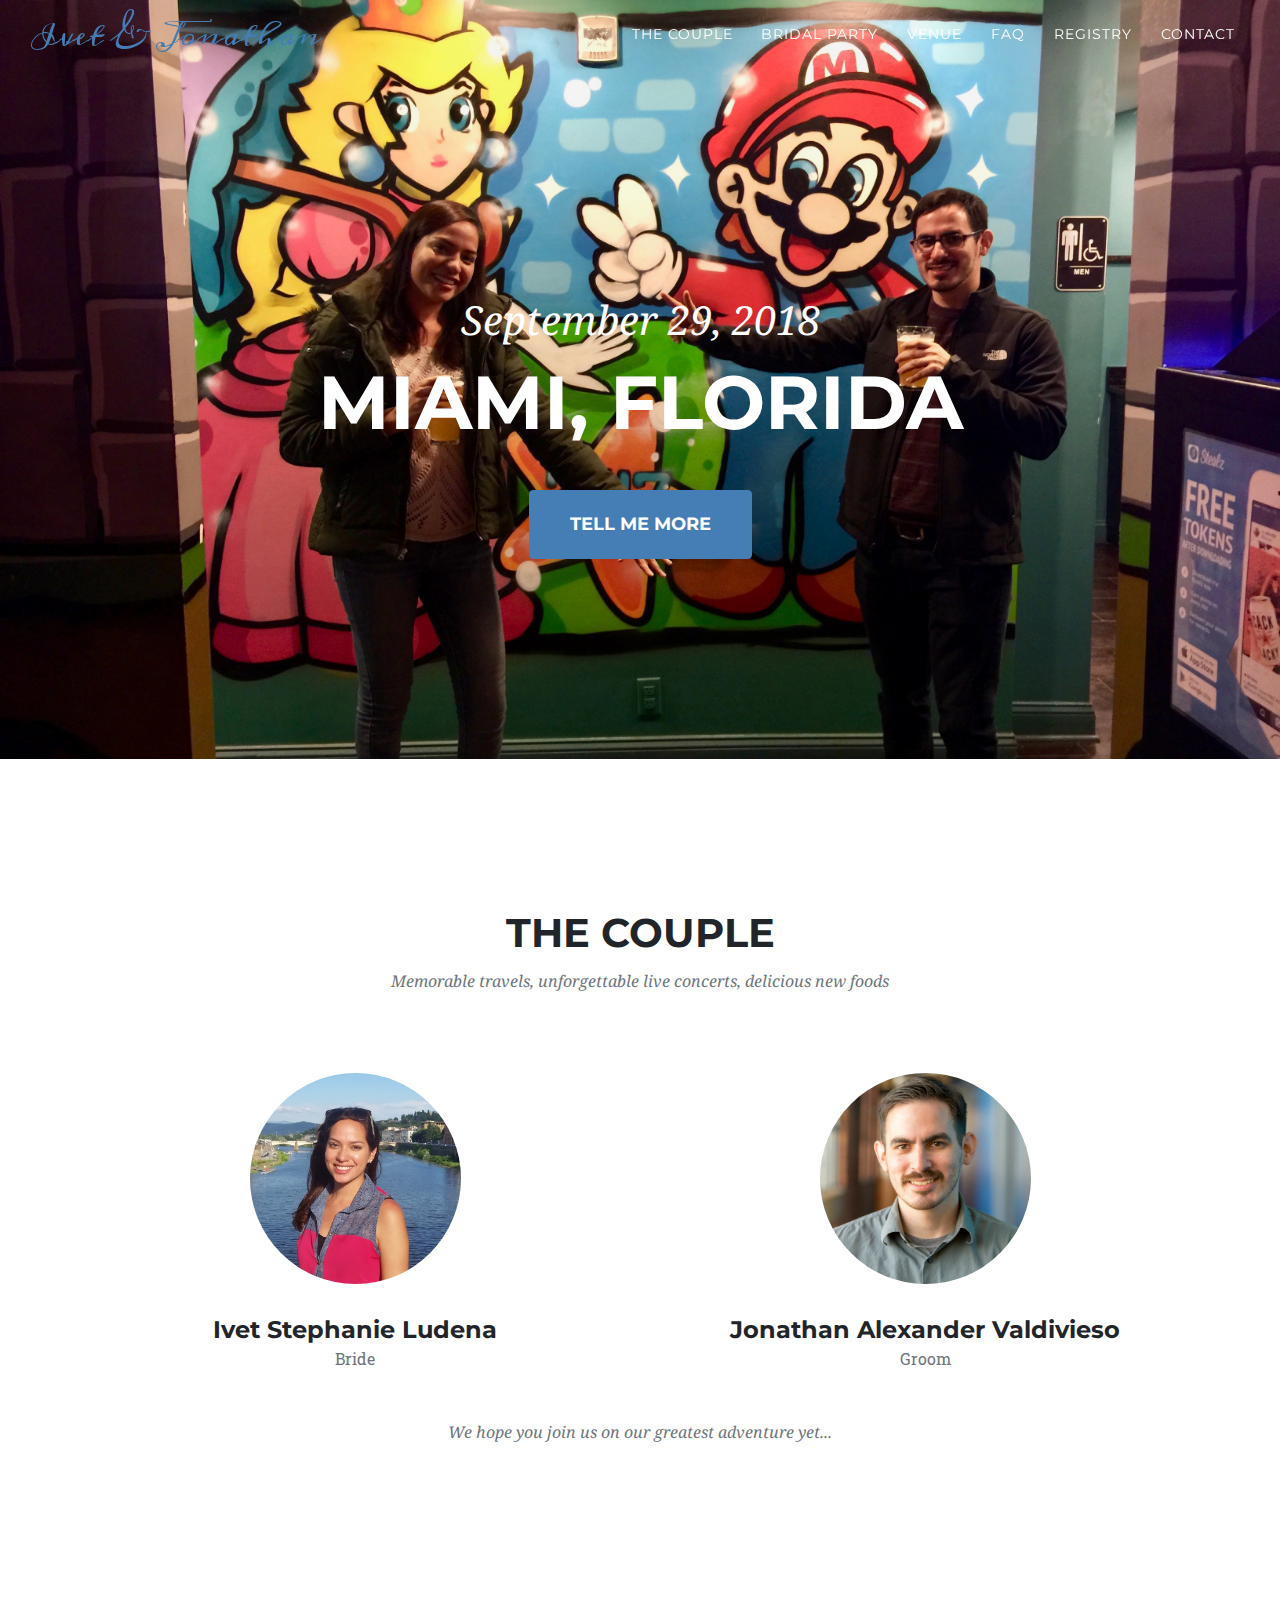
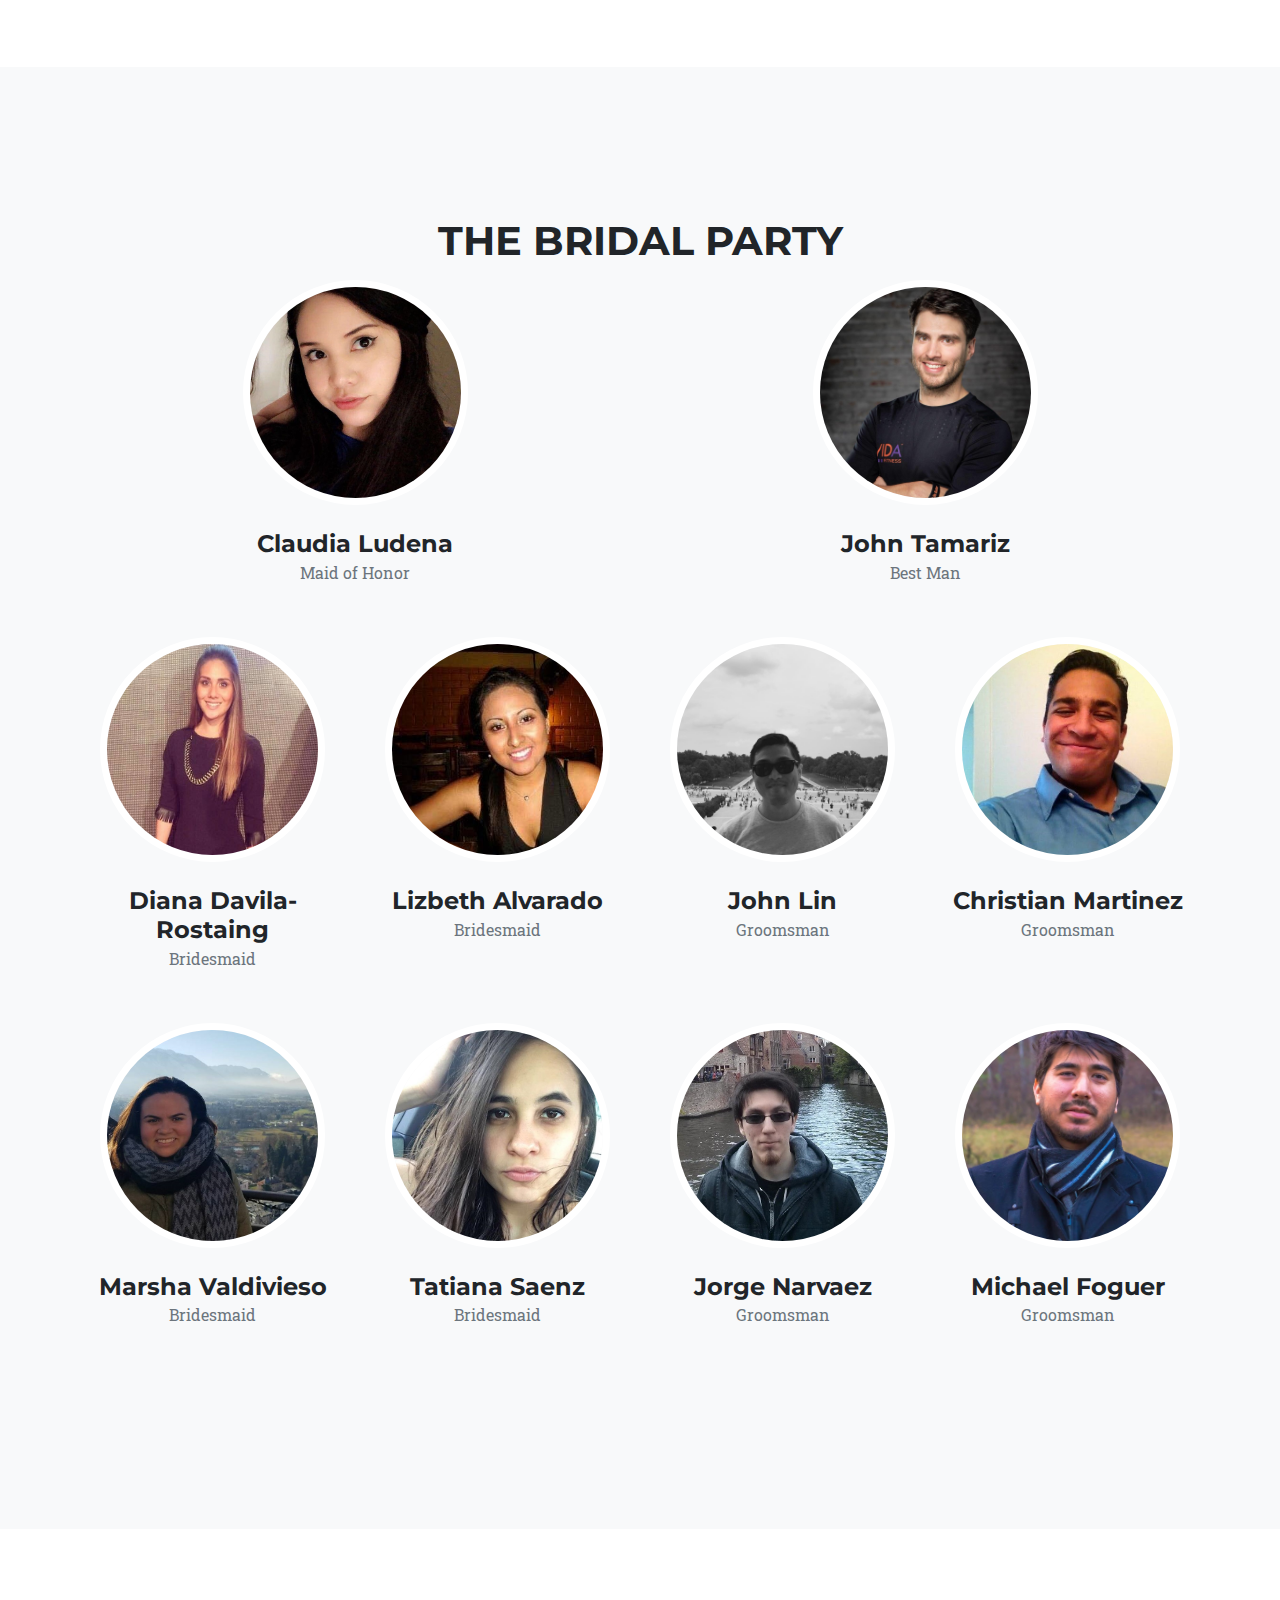
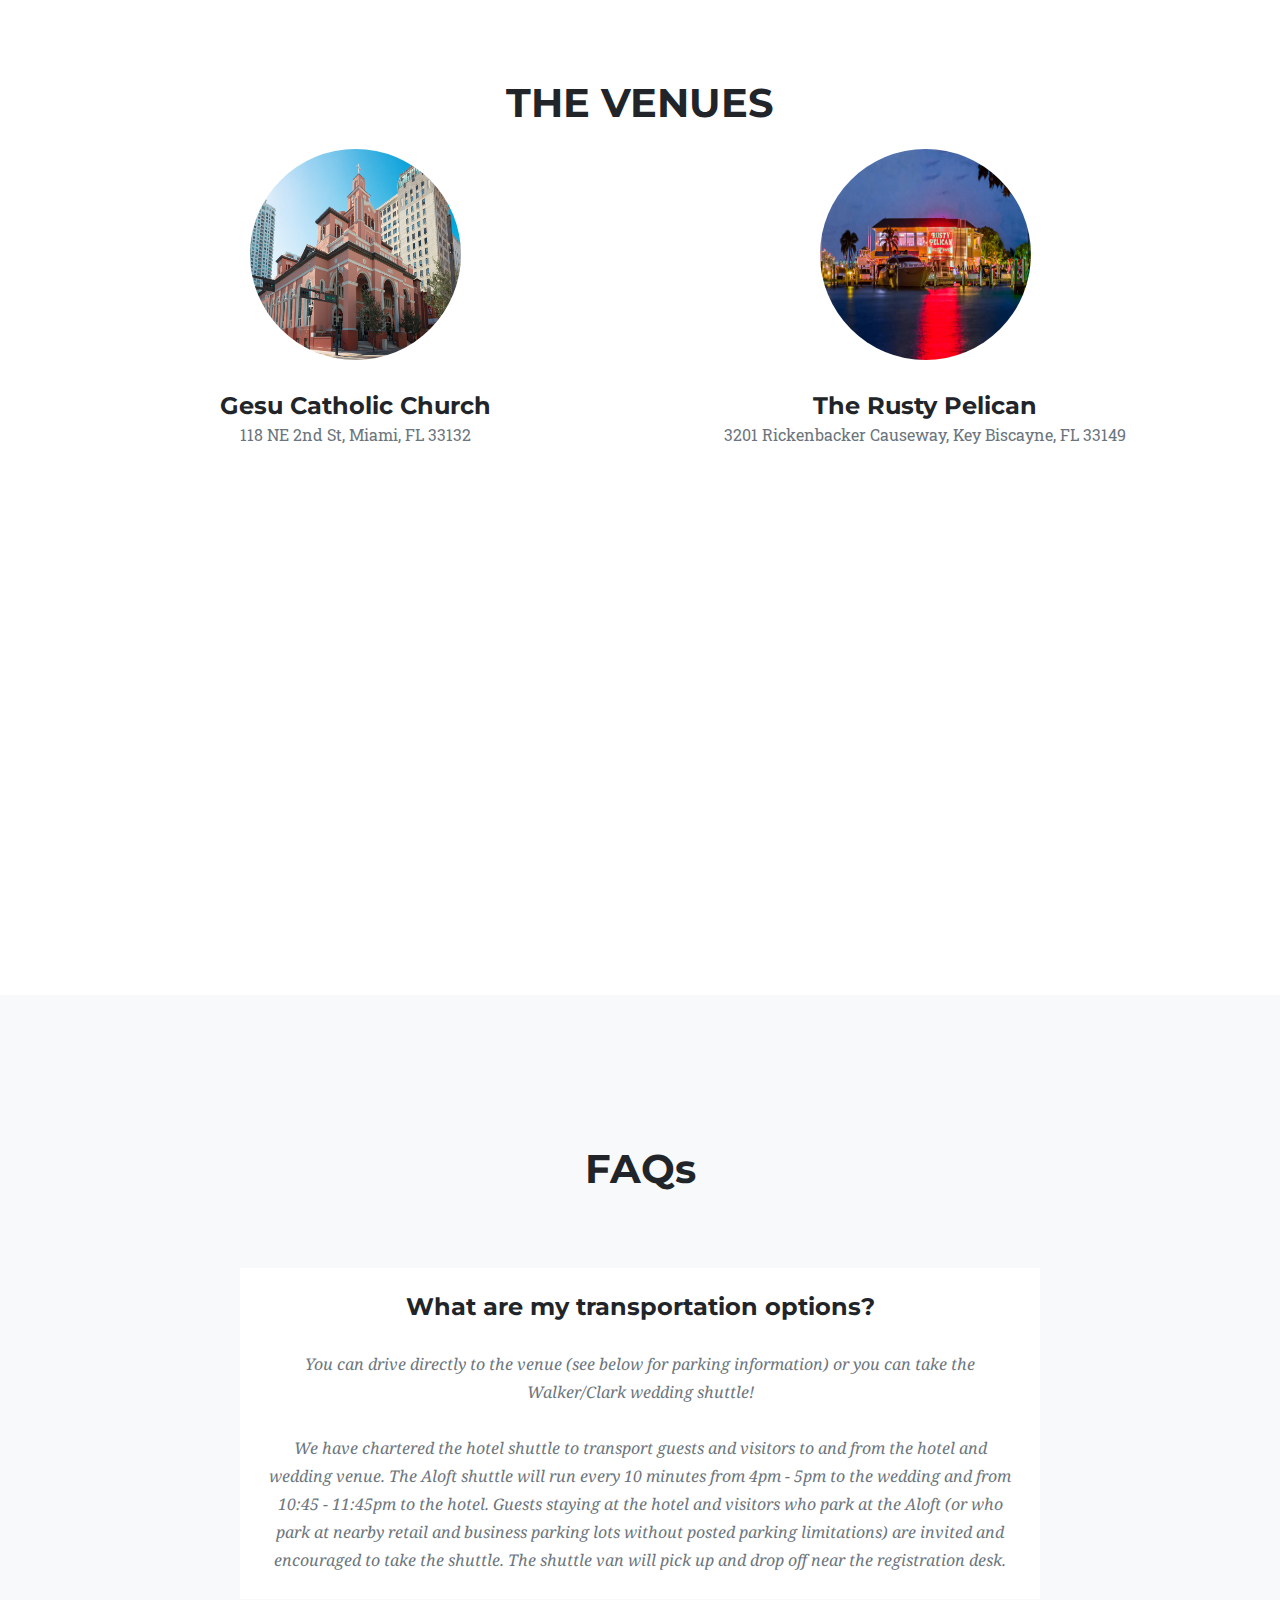
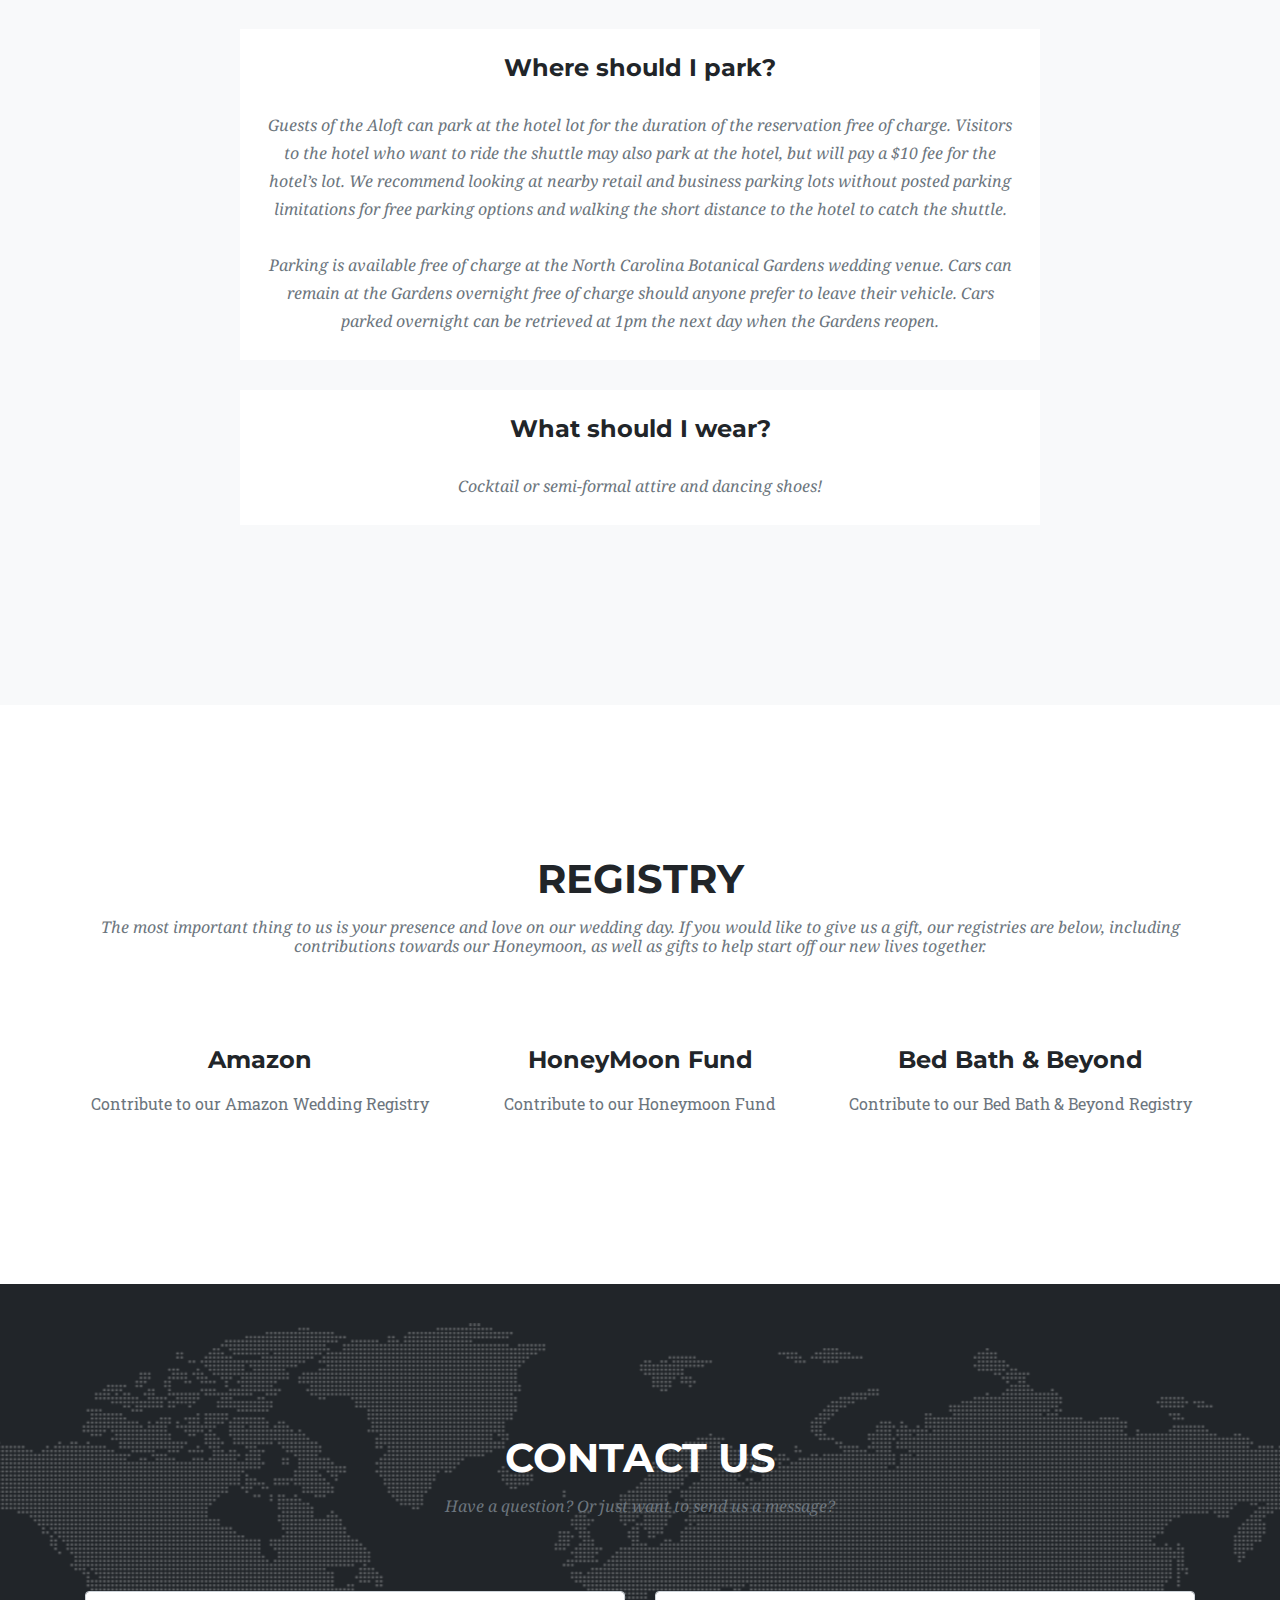
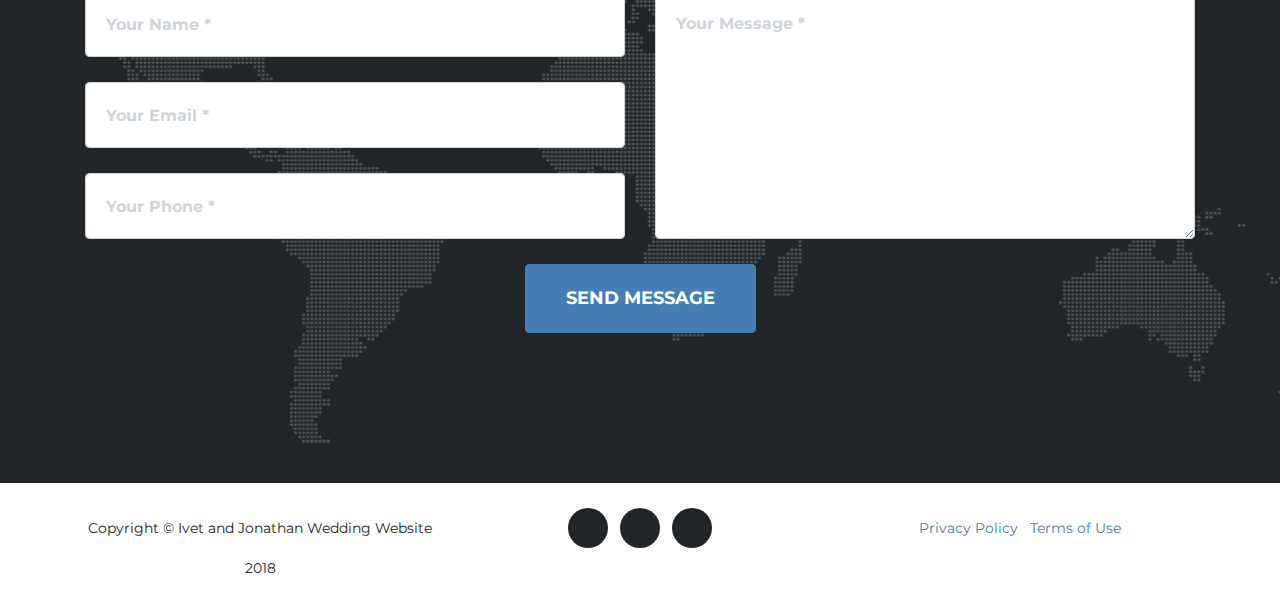
==== commit ea19ffa9: "added styling and text changes" ====
--- a/comingsoon.html
+++ b/comingsoon.html
@@ -19,6 +19,7 @@
 	<link href='https://fonts.googleapis.com/css?family=Kaushan+Script' rel='stylesheet' type='text/css'>
 	<link href='https://fonts.googleapis.com/css?family=Droid+Serif:400,700,400italic,700italic' rel='stylesheet' type='text/css'>
 	<link href='https://fonts.googleapis.com/css?family=Roboto+Slab:400,100,300,700' rel='stylesheet' type='text/css'>
+	<link href="https://fonts.googleapis.com/css?family=Meddon|Great+Vibes" rel="stylesheet">
 
 	<!-- Custom styles for this template -->
 	<link href="css/main.css" rel="stylesheet">
@@ -38,7 +39,7 @@
 <body id="page-top">
 	<!-- Navigation -->
 	<nav class="navbar navbar-expand-lg navbar-dark fixed-top" id="mainNav">
-		<div class="container">
+		<div class="container-fluid">
 			<a class="navbar-brand js-scroll-trigger" href="#page-top">Ivet & Jonathan</a>
 			<button class="navbar-toggler navbar-toggler-right" type="button" data-toggle="collapse" data-target="#navbarResponsive" aria-controls="navbarResponsive" aria-expanded="false" aria-label="Toggle navigation">
 				<i class="fas fa-plane"></i>
@@ -86,7 +87,7 @@
 			<div class="row">
 				<div class="col-lg-12 text-center">
 					<h2 class="section-heading text-uppercase">The Couple</h2>
-					<h3 class="section-subheading text-muted">Joined together through our love of Food, Concerts, and Traveling.</h3>
+					<h3 class="section-subheading text-muted">Memorable travels, unforgettable live concerts, delicious new foods</h3>
 				</div>
 			</div>
 			<div class="row text-center">
@@ -107,7 +108,7 @@
 			</div>
 			<div class="row">
 				<div class="col-lg-12 text-center">
-					<h3 class="section-subheading text-muted">Joined together through our love of Food, Concerts, and Traveling.</h3>
+					<h3 class="section-subheading text-muted">We hope you join us on our greatest adventure yet...<i class="fa fa-plane"></i></h3>
 				</div>
 			</div>
 		</div>
--- a/css/main.css
+++ b/css/main.css
@@ -123,7 +123,7 @@
 
 #mainNav .navbar-brand {
   color: #447EB5;
-  font-family: 'Kaushan Script', 'Helvetica Neue', Helvetica, Arial, cursive;
+  font-family: 'Meddon', 'Helvetica Neue', Helvetica, Arial, cursive;
 }
 
 #mainNav .navbar-brand.active, #mainNav .navbar-brand:active, #mainNav .navbar-brand:focus, #mainNav .navbar-brand:hover {
@@ -145,7 +145,7 @@
 
 @media (min-width: 992px) {
   #mainNav {
-    padding-top: 25px;
+    /*padding-top: 25px;*/
     padding-bottom: 25px;
     -webkit-transition: padding-top 0.3s, padding-bottom 0.3s;
     -moz-transition: padding-top 0.3s, padding-bottom 0.3s;
@@ -193,11 +193,9 @@
 
 header.masthead .intro-text .intro-lead-in {
   font-size: 22px;
-  font-style: italic;
+  /*font-style: italic;*/
   line-height: 22px;
   margin-bottom: 25px;
-  text-shadow: -1px 0 black, 0 1px black, 1px 0 black, 0 -1px black;
-
   font-family: 'Droid Serif', 'Helvetica Neue', Helvetica, Arial, sans-serif;
 }
 
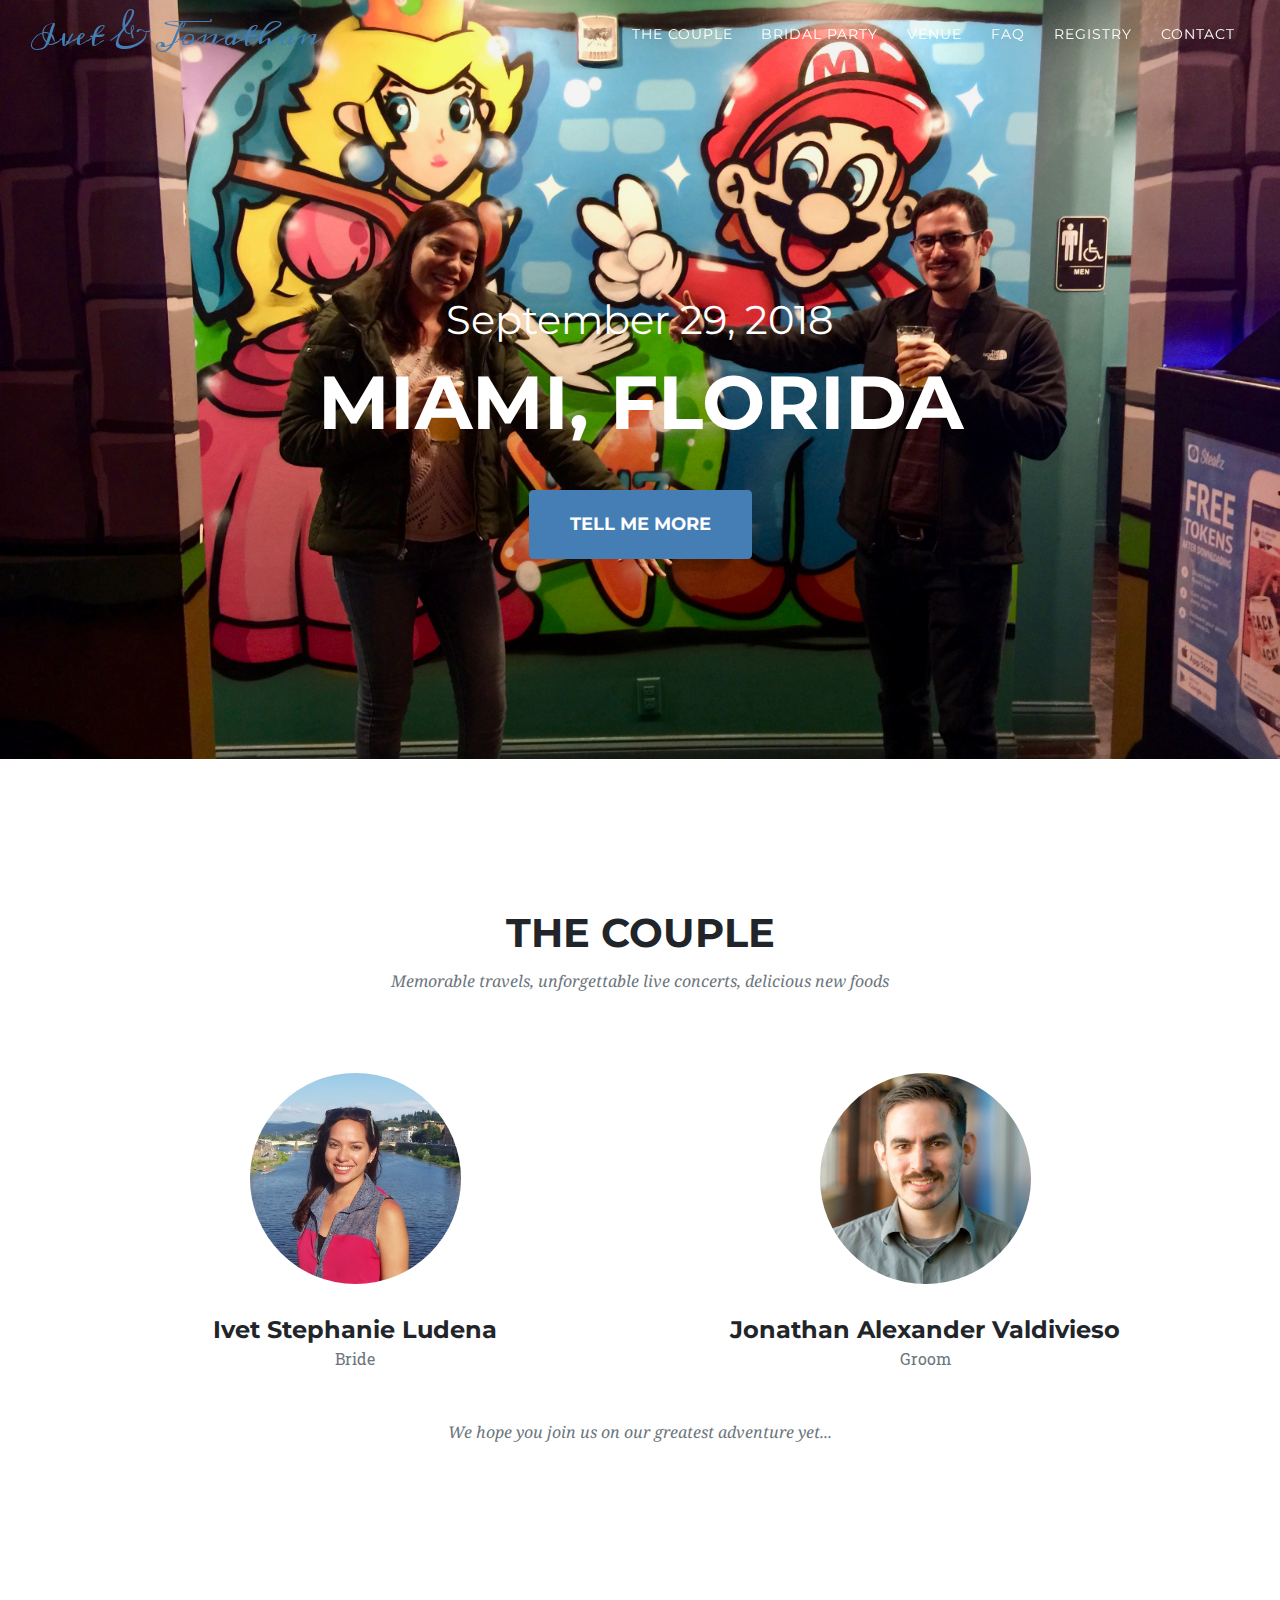
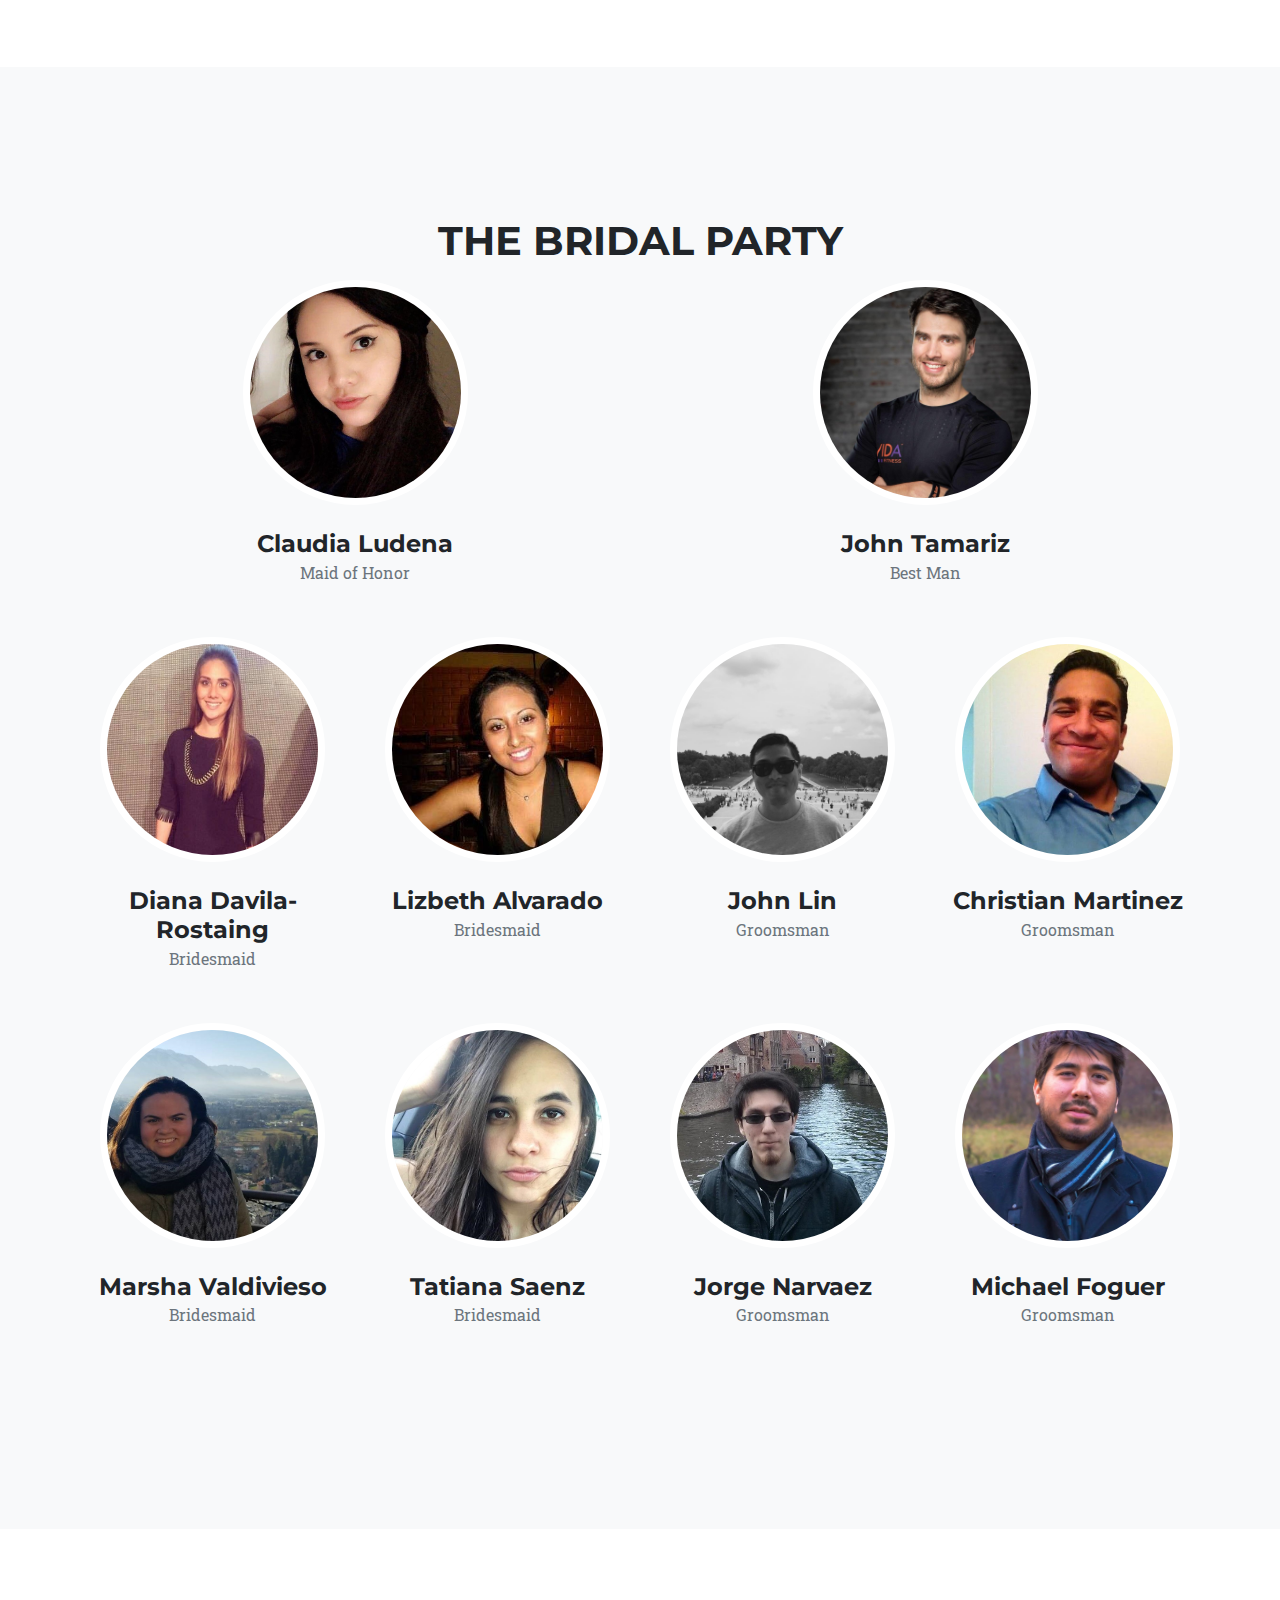
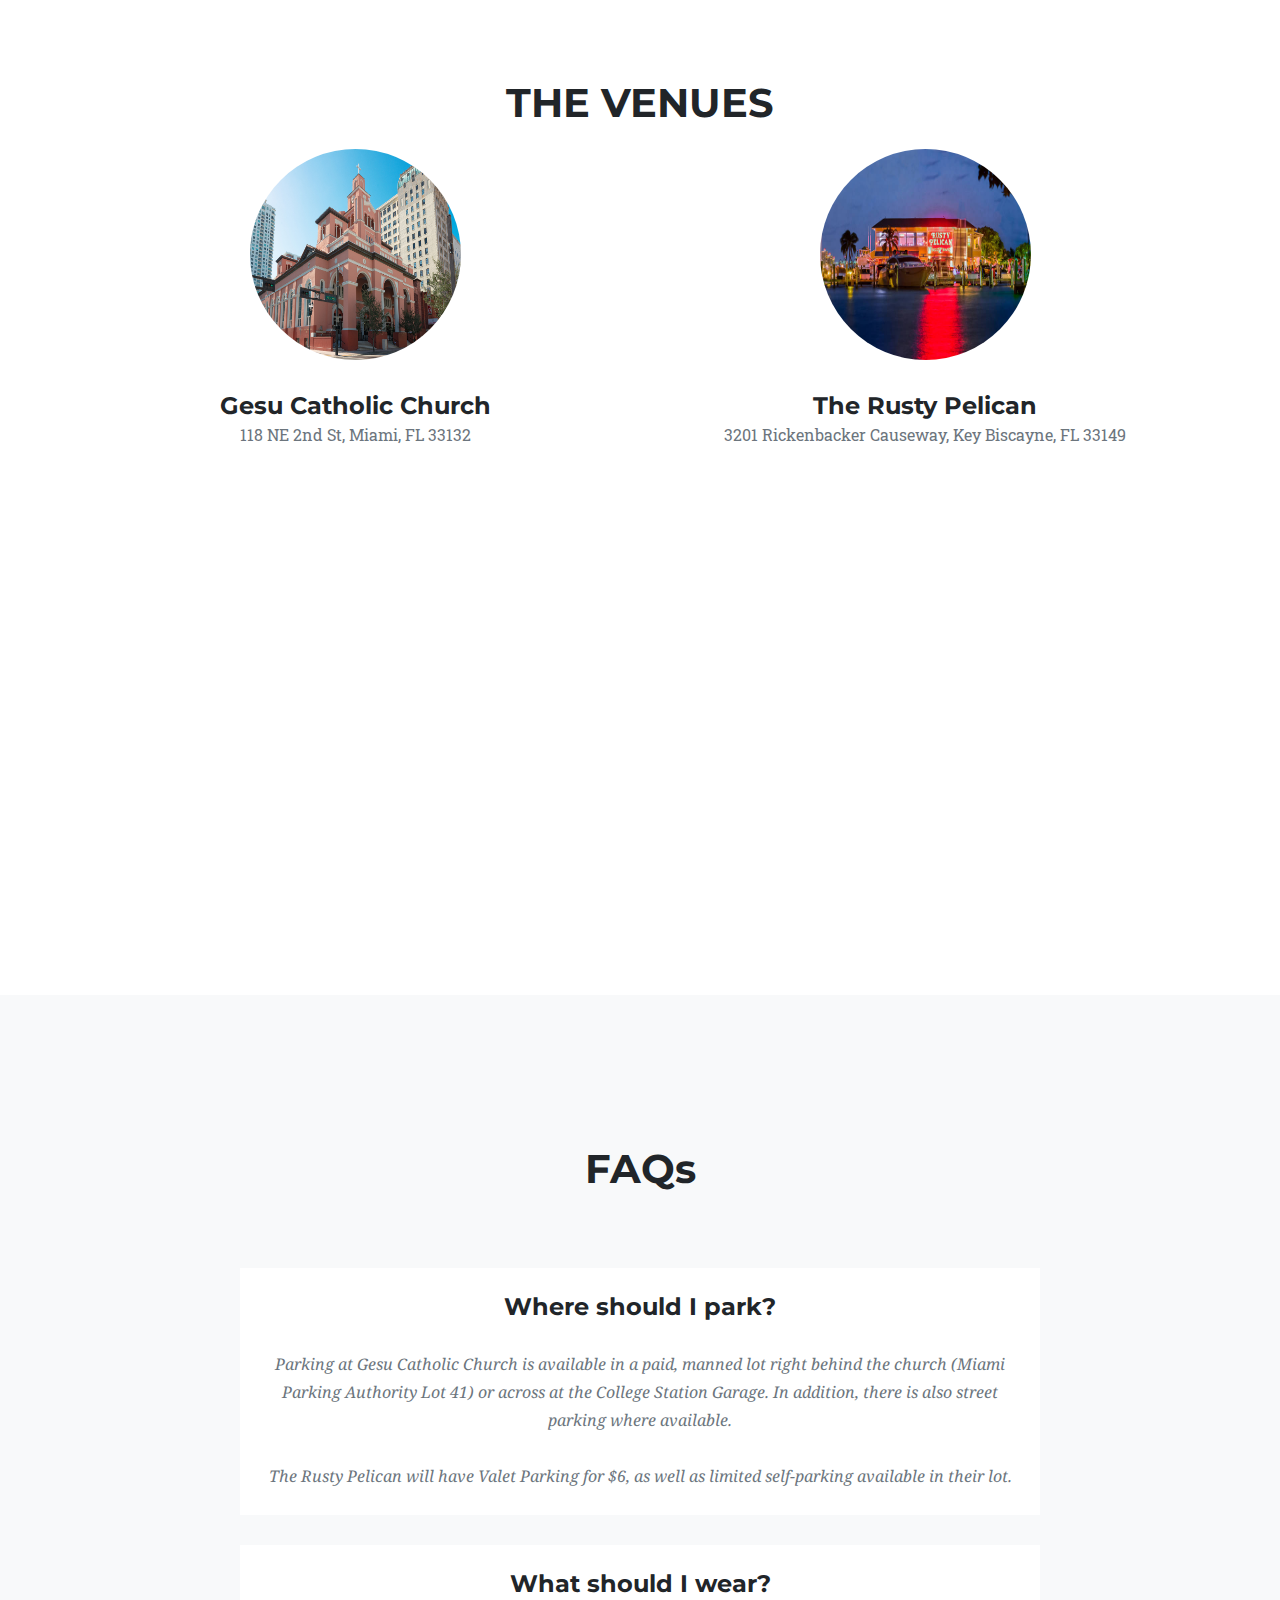
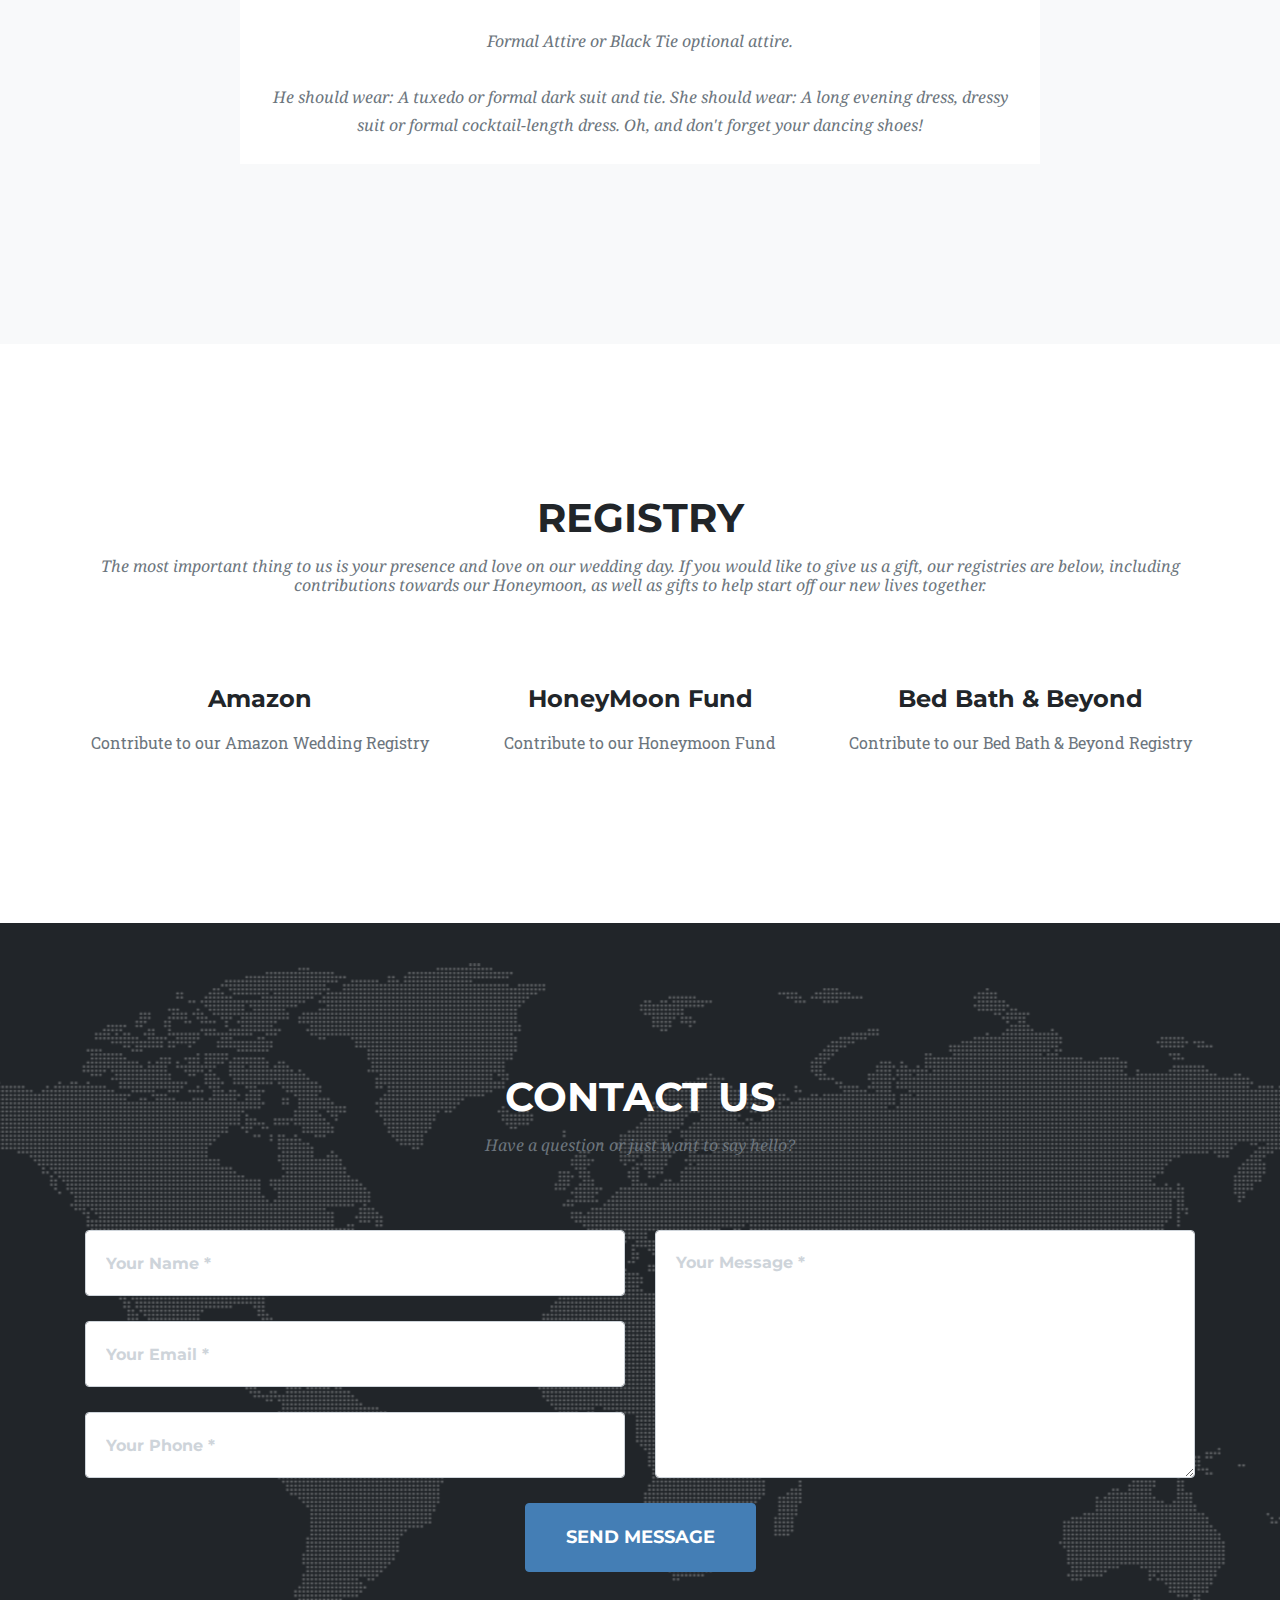
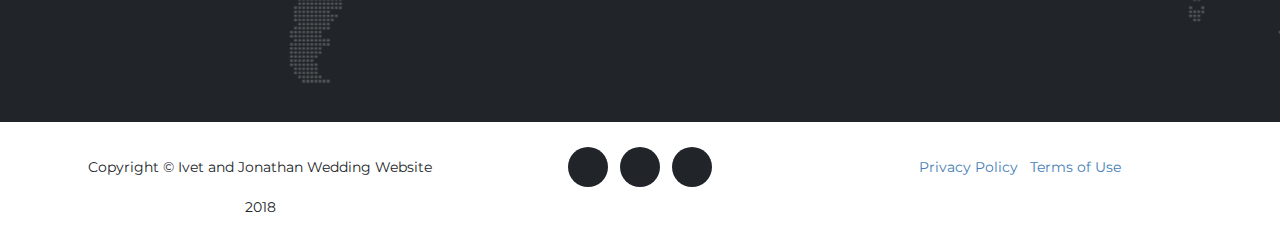
==== commit b021bf76: "Changes to FAQ" ====
--- a/comingsoon.html
+++ b/comingsoon.html
@@ -8,7 +8,7 @@
 	<meta name="description" content="">
 	<meta name="author" content="">
 
-	<title>Ivet and Jonathan Wedding</title>
+	<title>Ivet and Jonathan Wedding: September 29, 2018</title>
 
 	<!-- Bootstrap core CSS -->
 	<link href="vendor/bootstrap/css/bootstrap.min.css" rel="stylesheet">
@@ -257,29 +257,29 @@
 					<h2 class="section-heading">FAQs</h2>
 					<h3 class="section-subheading text-muted"></h3>
 				</div>
-			</div>
+			</div><!--
 			<div class="col-md-12 col-sm-12 portfolio-item">
 				<div class="portfolio-caption">
 					<h4>What are my transportation options?</h4>
 					<p class="large text-muted">
 						<br>
-						You can drive directly to the venue (see below for parking information) or you can take the Walker/Clark wedding shuttle!
+						The Bride and Groom along with their Bridal Party will be getting ready at The Biltmore Hotel in Coral Gables. 
 						<br>
 						<br>
 						We have chartered the hotel shuttle to transport guests and visitors to and from the hotel and wedding venue. The Aloft shuttle will run every 10 minutes from 4pm - 5pm to the wedding and from 10:45 - 11:45pm to the hotel. Guests staying at the hotel and visitors who park at the Aloft (or who park at nearby retail and business parking lots without posted parking limitations) are invited and encouraged to take the shuttle. The shuttle van will pick up and drop off near the registration desk.
 					</p>
 				</div>
 			</div>
-			<div class="row">
+			<div class="row">-->
 				<div class="col-md-12 col-sm-12 portfolio-item">
 					<div class="portfolio-caption">
 						<h4>Where should I park?</h4>
 						<p class="large text-muted">
 							<br>
-							Guests of the Aloft can park at the hotel lot for the duration of the reservation free of charge. Visitors to the hotel who want to ride the shuttle may also park at the hotel, but will pay a $10 fee for the hotel’s lot. We recommend looking at nearby retail and business parking lots without posted parking limitations for free parking options and walking the short distance to the hotel to catch the shuttle.
+							Parking at Gesu Catholic Church is available in a paid, manned lot right behind the church (Miami Parking Authority Lot 41) or across at the College Station Garage. In addition, there is also street parking where available. 
 							<br>
 							<br>
-							Parking is available free of charge at the North Carolina Botanical Gardens wedding venue. Cars can remain at the Gardens overnight free of charge should anyone prefer to leave their vehicle. Cars parked overnight can be retrieved at 1pm the next day when the Gardens reopen.
+							The Rusty Pelican will have Valet Parking for $6, as well as limited self-parking available in their lot.
 						</p>
 					</div>
 				</div>
@@ -288,7 +288,8 @@
 						<h4>What should I wear?</h4>
 						<p class="large text-muted">
 							<br>
-							Cocktail or semi-formal attire and dancing shoes!
+							Formal Attire or Black Tie optional attire. <br><br>
+							He should wear: A tuxedo or formal dark suit and tie. She should wear: A long evening dress, dressy suit or formal cocktail-length dress. Oh, and don't forget your dancing shoes!
 						</p>
 					</div>
 				</div>
@@ -355,7 +356,7 @@
 			<div class="row">
 				<div class="col-lg-12 text-center">
 					<h2 class="section-heading text-uppercase">Contact Us</h2>
-					<h3 class="section-subheading text-muted">Have a question? Or just want to send us a message?</h3>
+					<h3 class="section-subheading text-muted">Have a question or just want to say hello?</h3>
 				</div>
 			</div>
 			<div class="row">
--- a/css/main.css
+++ b/css/main.css
@@ -196,7 +196,7 @@
   /*font-style: italic;*/
   line-height: 22px;
   margin-bottom: 25px;
-  font-family: 'Droid Serif', 'Helvetica Neue', Helvetica, Arial, sans-serif;
+  font-family: 'Montserrat', 'Helvetica Neue', Helvetica, Arial, sans-serif;
 }
 
 header.masthead .intro-text .intro-heading {
@@ -216,10 +216,10 @@
   }
   header.masthead .intro-text .intro-lead-in {
     font-size: 40px;
-    font-style: italic;
+    font-style: regular;
     line-height: 40px;
     margin-bottom: 25px;
-    font-family: 'Droid Serif', 'Helvetica Neue', Helvetica, Arial, sans-serif;
+    font-family: 'Montserrat', 'Helvetica Neue', Helvetica, Arial, sans-serif;
   }
   header.masthead .intro-text .intro-heading {
     font-size: 75px;
